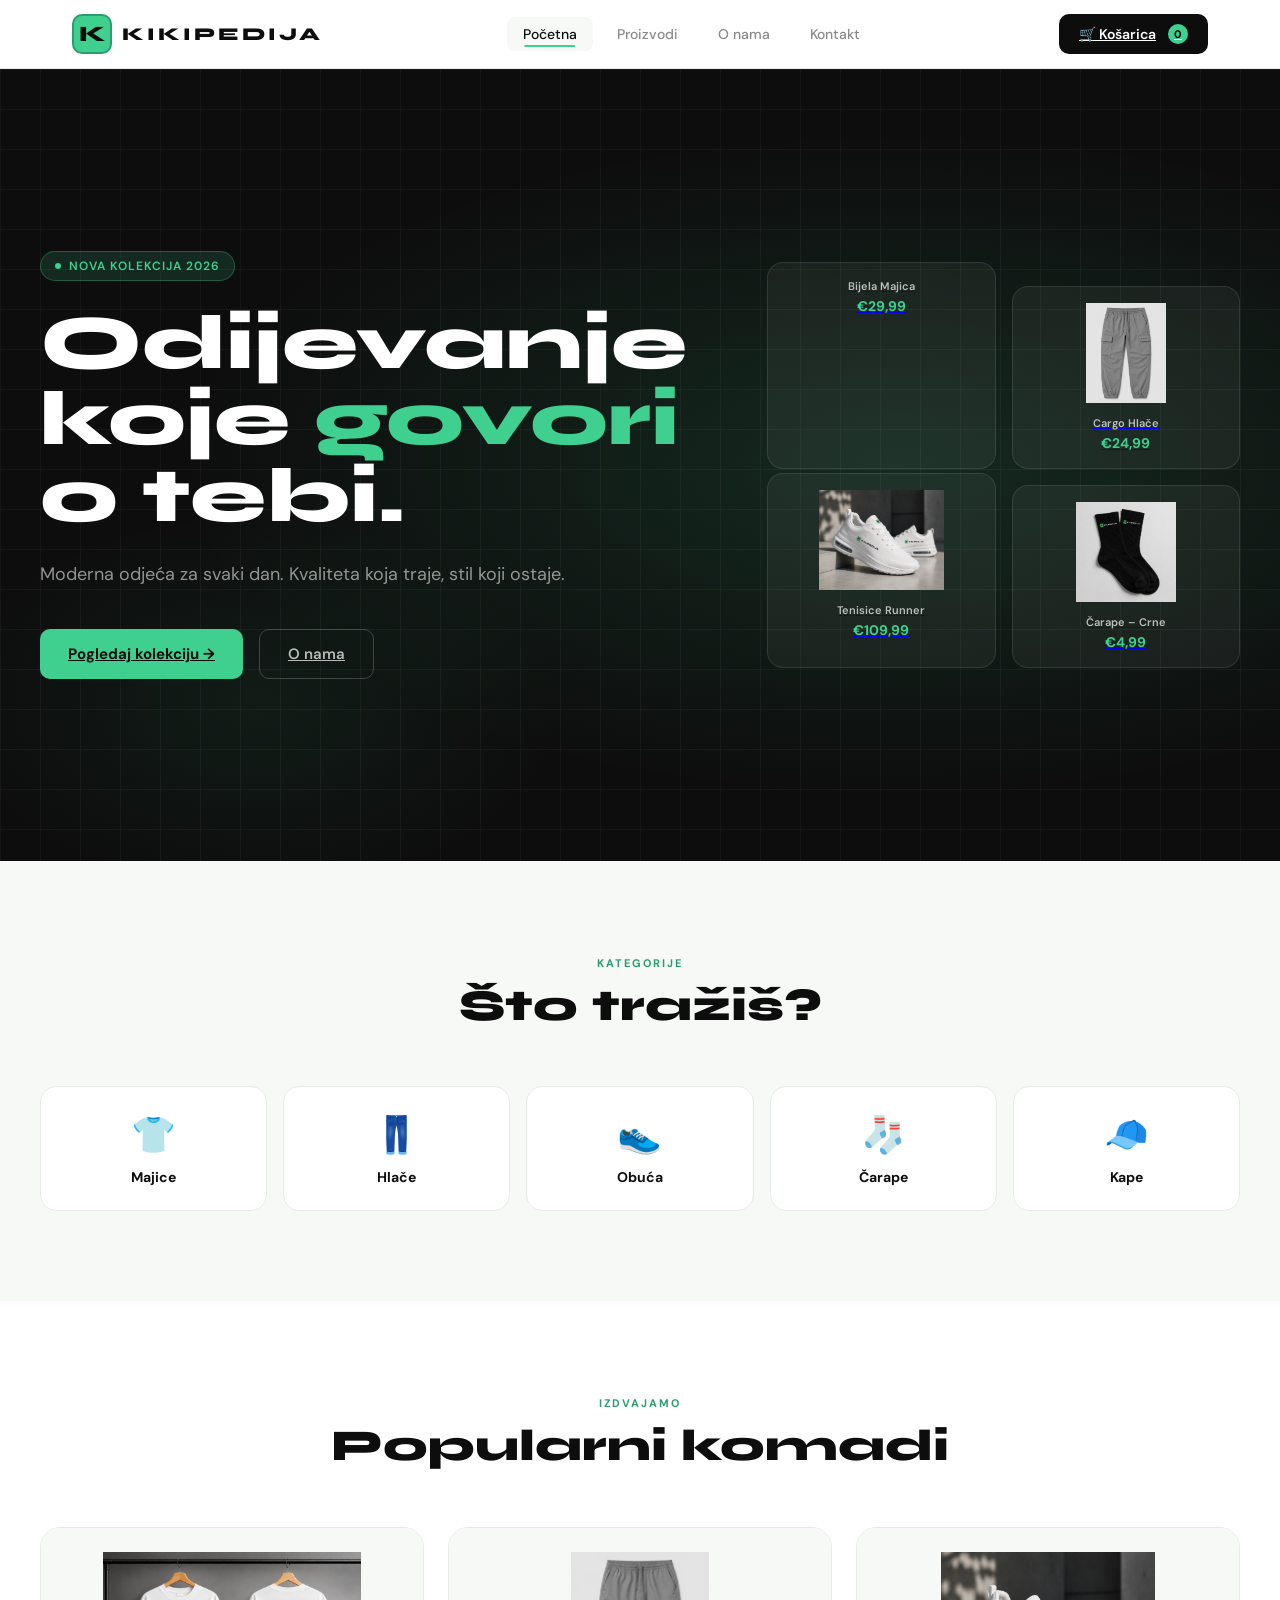
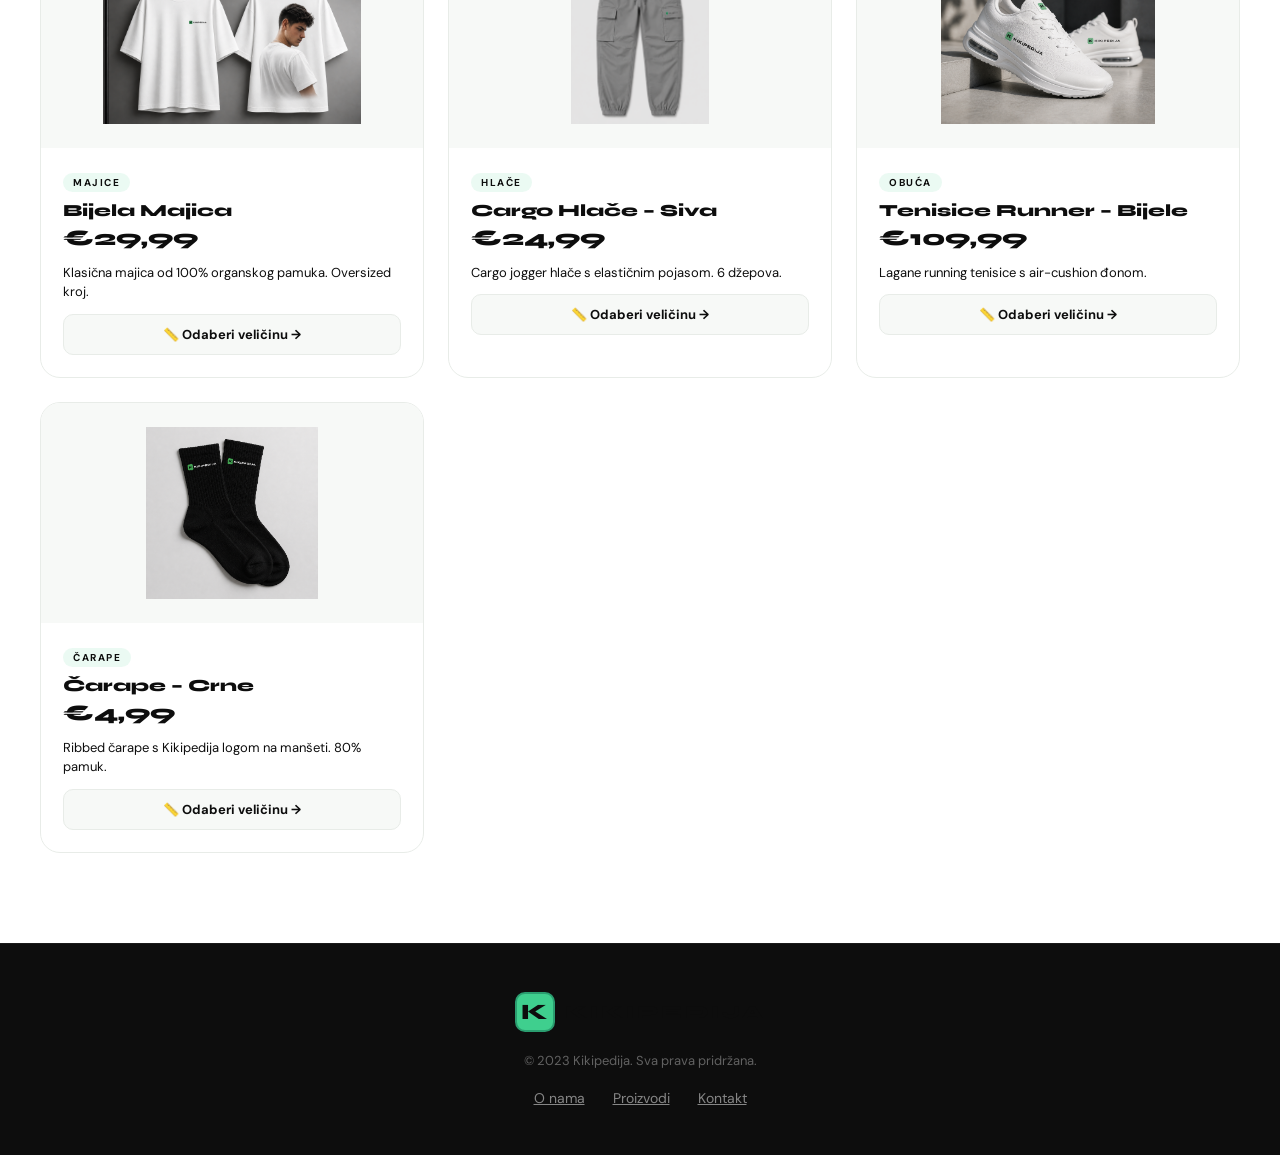
==== index.html @ 86762783 "Introduce plain-link class for link styling Added a plain-link class for consistent link styling." ====
<!DOCTYPE html>
<html lang="hr">
<head>
  <meta charset="UTF-8"/>
  <meta name="viewport" content="width=device-width, initial-scale=1.0"/>
  <title>Kikipedija – Online Trgovina</title>
  <link href="https://fonts.googleapis.com/css2?family=Syne:wght@700;800;900&family=DM+Sans:wght@300;400;500;600&display=swap" rel="stylesheet"/>
  <link rel="stylesheet" href="kikipedija.css"/>
    <style>
      .btn-pick {
      display: block;
      width: 100%;
      padding: 11px;
      background: var(--off-white);
      color: var(--ink);
      border: 1.5px solid var(--border);
      border-radius: 10px;
      font-family: 'DM Sans', sans-serif;
      font-size: 13px;
      font-weight: 700;
      cursor: pointer;
      transition: all 0.25s cubic-bezier(.34,1.56,.64,1);
      text-align: center;
      text-decoration: none;
      margin-top: 8px;
      position: relative;
      overflow: hidden;
    }
    .btn-pick::after {
      content: '';
      position: absolute;
      width: 100%; height: 100%;
      top: 0; left: 0;
      background: var(--mint);
      transform: translateX(-100%);
      transition: transform 0.3s;
      z-index: 0;
    }
    .btn-pick span { position: relative; z-index: 1; }
    .btn-pick:hover { border-color: var(--mint); transform: translateY(-1px); }
    .btn-pick:hover::after { transform: translateX(0); }
    /* Sve na karticama izgleda kao obican tekst, bez link stila */
    .product-card h3,
    .product-card .price,
    .product-card .cat-tag,
    .product-card .product-desc {
      color: inherit;
      text-decoration: none;
    }

      .plain-link {
  color: inherit;
  text-decoration: none;
}

.plain-link:hover,
.plain-link:visited {
  color: inherit;
  text-decoration: none;
}
    </style>
</head>
<body>

  <header id="main-header">
    <nav class="navbar">
      <a href="index.html" class="logo">
        <div class="logo-icon">K</div>
        <span class="logo-text">KIKIPEDIJA</span>
      </a>
      <ul class="nav-links">
        <li><a href="index.html" class="active-link">Početna</a></li>
        <li><a href="proizvodi.html">Proizvodi</a></li>
        <li><a href="o-nama.html">O nama</a></li>
        <li><a href="kontakt.html">Kontakt</a></li>
      </ul>
      <a href="kosarica.html" class="btn-cart">🛒 Košarica <span class="cart-badge">0</span></a>
    </nav>
  </header>

  <section class="hero">
    <div class="hero-bg"></div>
    <div class="hero-grid"></div>
    <div class="hero-inner">
      <div class="hero-text">
        <div class="hero-label"><span class="dot"></span> Nova kolekcija 2026</div>
        <h1>Odijevanje<br>koje <em>govori</em><br>o tebi.</h1>
        <p class="hero-sub">Moderna odjeća za svaki dan. Kvaliteta koja traje, stil koji ostaje.</p>
        <div class="hero-actions">
          <a href="proizvodi.html" class="btn-primary">Pogledaj kolekciju →</a>
          <a href="o-nama.html" class="btn-outline">O nama</a>
        </div>
      </div>
      <div class="hero-visual">
        <a href="proizvodi.html#pick-majica-bijela" class="hero-card" class="plain-link>
          <img src="images/tshirt_white.png" alt="tshirt_white.png">
          <div class="card-name">Bijela Majica</div>
          <div class="card-price">€29,99</div>
        </a>
        <a href="proizvodi.html#pick-hlace-siva" class="hero-card">
          <img src="images/cargo_grey.png" alt="cargo_grey.png">
          <div class="card-name">Cargo Hlače</div>
          <div class="card-price">€24,99</div>
        </a>
        <a href="proizvodi.html#pick-runner-bijele" class="hero-card">
          <img src="images/shoe_runner_white.png" alt="shoe_runner_white.png">
          <div class="card-name">Tenisice Runner</div>
          <div class="card-price">€109,99</div>
        </a>
        <a href="proizvodi.html#pick-carape-crne" class="hero-card">
          <img src="images/socks_black.png" alt="socks_black.png">
          <div class="card-name">Čarape – Crne</div>
          <div class="card-price">€4,99</div>
        </a>
      </div>
    </div>
  </section>

  <section class="section categories-section">
    <div style="max-width:1200px;margin:0 auto;">
      <div class="section-header">
        <span class="section-eyebrow">Kategorije</span>
        <h2 class="section-title">Što tražiš?</h2>
      </div>
      <div class="category-grid">
        <a href="proizvodi.html#majice" class="category-card"><span class="category-icon">👕</span><p>Majice</p></a>
        <a href="proizvodi.html#hlace"  class="category-card"><span class="category-icon">👖</span><p>Hlače</p></a>
        <a href="proizvodi.html#obuca"  class="category-card"><span class="category-icon">👟</span><p>Obuća</p></a>
        <a href="proizvodi.html#carape" class="category-card"><span class="category-icon">🧦</span><p>Čarape</p></a>
        <a href="proizvodi.html#kape"   class="category-card"><span class="category-icon">🧢</span><p>Kape</p></a>
      </div>
    </div>
  </section>

  <section class="section products-section">
    <div class="section-header">
      <span class="section-eyebrow">Izdvajamo</span>
      <h2 class="section-title">Popularni komadi</h2>
    </div>
    <div class="product-grid">

     <div class="product-card">
  <div class="product-img-wrap"><img src="images/tshirt_white.png" alt="Bijela Majica"></div>
  <div class="product-info">
    <span class="cat-tag">Majice</span>
    <h3>Bijela Majica</h3>
    <p class="price">€29,99</p>
    <p class="product-desc">Klasična majica od 100% organskog pamuka. Oversized kroj.</p>
    <a href="proizvodi.html#majice" class="btn-pick"><span>📏 Odaberi veličinu →</span></a>
  </div>
</div>

      <div class="product-card">
  <div class="product-img-wrap"><img src="images/cargo_grey.png" alt="Cargo Hlače – Siva"></div>
  <div class="product-info">
    <span class="cat-tag">Hlače</span>
    <h3>Cargo Hlače – Siva</h3>
    <p class="price">€24,99</p>
    <p class="product-desc">Cargo jogger hlače s elastičnim pojasom. 6 džepova.</p>
    <a href="proizvodi.html#hlace" class="btn-pick"><span>📏 Odaberi veličinu →</span></a>
  </div>
</div>

<div class="product-card">
  <div class="product-img-wrap"><img src="images/shoe_runner_white.png" alt="Tenisice Runner – Bijele"></div>
  <div class="product-info">
    <span class="cat-tag">Obuća</span>
    <h3>Tenisice Runner – Bijele</h3>
    <p class="price">€109,99</p>
    <p class="product-desc">Lagane running tenisice s air-cushion đonom.</p>
    <a href="proizvodi.html#obuca" class="btn-pick"><span>📏 Odaberi veličinu →</span></a>
  </div>
</div>

<div class="product-card">
  <div class="product-img-wrap"><img src="images/socks_black.png" alt="Čarape – Crne"></div>
  <div class="product-info">
    <span class="cat-tag">Čarape</span>
    <h3>Čarape – Crne</h3>
    <p class="price">€4,99</p>
    <p class="product-desc">Ribbed čarape s Kikipedija logom na manšeti. 80% pamuk.</p>
    <a href="proizvodi.html#carape" class="btn-pick"><span>📏 Odaberi veličinu →</span></a>
  </div>
</div>

    </div>
  </section>

  <footer>
    <div class="footer-inner">
      <a href="index.html" class="logo">
        <div class="logo-icon">K</div>
        <span class="logo-text">KIKIPEDIJA</span>
      </a>
      <p>© 2023 Kikipedija. Sva prava pridržana.</p>
      <div class="footer-links">
        <a href="o-nama.html">O nama</a>
        <a href="proizvodi.html">Proizvodi</a>
        <a href="kontakt.html">Kontakt</a>
      </div>
    </div>
  </footer>

  <script src="kikipedija-cart.js"></script>
</body>
</html>
---- kikipedija.css ----
*, *::before, *::after { margin:0; padding:0; box-sizing:border-box; }
    :root {
      --mint: #3fcf8e; --mint-dark: #2a9d6f; --mint-light: #d0f5e8;
      --ink: #0d0d0d; --white: #ffffff; --off-white: #f7f9f7;
      --gray: #8a8a8a; --border: #e8ece8;
      --card-shadow: 0 2px 20px rgba(0,0,0,0.06);
      --card-shadow-hover: 0 16px 48px rgba(63,207,142,0.18);
    }
    html { scroll-behavior: smooth; }
    body { font-family: 'DM Sans', sans-serif; color: var(--ink); background: var(--white); overflow-x: hidden; }
    .page { display:none; animation: fadeUp 0.45s cubic-bezier(.22,.68,0,1.2) both; }
    .page.active { display:block; }
    @keyframes fadeUp { from{opacity:0;transform:translateY(28px)} to{opacity:1;transform:translateY(0)} }
    @keyframes fadeIn { from{opacity:0} to{opacity:1} }
    @keyframes slideDown { from{opacity:0;transform:translateY(-12px)} to{opacity:1;transform:translateY(0)} }
    @keyframes scaleIn { from{opacity:0;transform:scale(0.92)} to{opacity:1;transform:scale(1)} }
    @keyframes pulse { 0%,100%{transform:scale(1)} 50%{transform:scale(1.05)} }
    @keyframes toastIn { from{opacity:0;transform:translateY(20px) scale(0.95)} to{opacity:1;transform:translateY(0) scale(1)} }
    @keyframes toastOut { from{opacity:1;transform:translateY(0) scale(1)} to{opacity:0;transform:translateY(10px) scale(0.95)} }
    @keyframes spin { to{transform:rotate(360deg)} }

    /* NAVBAR */
    header { background:rgba(255,255,255,0.92); backdrop-filter:blur(16px); -webkit-backdrop-filter:blur(16px); border-bottom:1px solid var(--border); position:sticky; top:0; z-index:200; transition:box-shadow 0.3s; }
    header.scrolled { box-shadow: 0 4px 24px rgba(0,0,0,0.08); }
    .navbar { max-width:1200px; margin:0 auto; padding:0 32px; height:68px; display:flex; align-items:center; justify-content:space-between; }
    .logo { display:flex; align-items:center; gap:12px; cursor:pointer; user-select:none; transition:opacity 0.2s; }
    .logo:hover { opacity:0.8; }
    .logo-icon { width:40px; height:40px; background:var(--mint); border:2px solid var(--mint-dark); border-radius:10px; display:flex; align-items:center; justify-content:center; font-family:'Syne',sans-serif; font-size:22px; font-weight:900; color:var(--ink); transition:transform 0.3s cubic-bezier(.34,1.56,.64,1),box-shadow 0.3s; }
    .logo:hover .logo-icon { transform:rotate(-8deg) scale(1.1); box-shadow:0 4px 16px rgba(63,207,142,0.4); }
    .logo-text { font-family:'Syne',sans-serif; font-size:18px; font-weight:900; letter-spacing:3px; color:var(--ink); }
    .nav-links { list-style:none; display:flex; gap:8px; }
    .nav-links a { display:block; padding:8px 16px; font-size:14px; font-weight:500; color:var(--gray); border-radius:8px; cursor:pointer; transition:color 0.2s,background 0.2s; position:relative; text-decoration:none; }
    .nav-links a::after { content:''; position:absolute; bottom:4px; left:50%; transform:translateX(-50%); width:0; height:2px; background:var(--mint); border-radius:2px; transition:width 0.25s cubic-bezier(.34,1.56,.64,1); }
    .nav-links a:hover, .nav-links a.active-link { color:var(--ink); background:var(--off-white); }
    .nav-links a.active-link::after, .nav-links a:hover::after { width:60%; }
    .btn-cart { display:flex; align-items:center; gap:8px; background:var(--ink); color:var(--white); border:none; padding:10px 20px; border-radius:10px; font-family:'DM Sans',sans-serif; font-size:14px; font-weight:600; cursor:pointer; transition:background 0.2s,transform 0.15s,box-shadow 0.2s; position:relative; overflow:hidden; }
    .btn-cart:hover { background:var(--mint-dark); transform:translateY(-1px); box-shadow:0 6px 20px rgba(42,157,111,0.3); }
    .btn-cart:active { transform:translateY(0); }
    .cart-count { display:inline-flex; align-items:center; justify-content:center; min-width:20px; height:20px; padding:0 5px; background:var(--mint); color:var(--ink); border-radius:10px; font-size:11px; font-weight:800; transition:transform 0.3s cubic-bezier(.34,1.56,.64,1); }
    .cart-count.bump { animation:pulse 0.3s ease; }

    /* HERO */
    .hero { min-height:88vh; background:var(--ink); display:flex; align-items:center; position:relative; overflow:hidden; padding:80px 32px; }
    .hero-bg { position:absolute; inset:0; background:radial-gradient(ellipse 80% 60% at 70% 50%,rgba(63,207,142,0.15) 0%,transparent 70%),radial-gradient(ellipse 40% 40% at 20% 80%,rgba(63,207,142,0.08) 0%,transparent 60%); pointer-events:none; }
    .hero-grid { position:absolute; inset:0; opacity:0.04; background-image:linear-gradient(var(--white) 1px,transparent 1px),linear-gradient(90deg,var(--white) 1px,transparent 1px); background-size:40px 40px; pointer-events:none; }
    .hero-inner { max-width:1200px; margin:0 auto; width:100%; display:grid; grid-template-columns:1fr 1fr; gap:80px; align-items:center; position:relative; z-index:1; }
    .hero-label { display:inline-flex; align-items:center; gap:8px; background:rgba(63,207,142,0.15); border:1px solid rgba(63,207,142,0.3); color:var(--mint); padding:6px 14px; border-radius:20px; font-size:12px; font-weight:600; letter-spacing:1px; text-transform:uppercase; margin-bottom:24px; animation:slideDown 0.6s 0.1s both; }
    .hero-label .dot { width:6px; height:6px; background:var(--mint); border-radius:50%; animation:pulse 2s infinite; }
    .hero h1 { font-family:'Syne',sans-serif; font-size:clamp(48px,6vw,80px); font-weight:900; line-height:1.0; color:var(--white); margin-bottom:24px; animation:fadeUp 0.7s 0.2s both; }
    .hero h1 em { font-style:normal; color:var(--mint); }
    .hero-sub { font-size:18px; color:rgba(255,255,255,0.55); line-height:1.7; margin-bottom:40px; animation:fadeUp 0.7s 0.3s both; }
    .hero-actions { display:flex; gap:16px; flex-wrap:wrap; animation:fadeUp 0.7s 0.4s both; }
    .btn-primary { display:inline-flex; align-items:center; gap:8px; background:var(--mint); color:var(--ink); padding:14px 28px; border-radius:10px; font-family:'DM Sans',sans-serif; font-size:15px; font-weight:700; border:none; cursor:pointer; transition:transform 0.2s,box-shadow 0.2s,background 0.2s; position:relative; overflow:hidden; }
    .btn-primary:hover { background:var(--mint-dark); color:var(--white); transform:translateY(-2px); box-shadow:0 8px 24px rgba(63,207,142,0.35); }
    .btn-primary:active { transform:translateY(0); }
    .btn-outline { display:inline-flex; align-items:center; gap:8px; background:transparent; color:rgba(255,255,255,0.7); padding:14px 28px; border-radius:10px; font-family:'DM Sans',sans-serif; font-size:15px; font-weight:600; border:1px solid rgba(255,255,255,0.2); cursor:pointer; transition:color 0.2s,border-color 0.2s,background 0.2s; }
    .btn-outline:hover { color:var(--white); border-color:rgba(255,255,255,0.5); background:rgba(255,255,255,0.05); }
    .hero-visual { display:grid; grid-template-columns:1fr 1fr; gap:16px; animation:scaleIn 0.8s 0.3s both; }
    .hero-card { background:rgba(255,255,255,0.05); border:1px solid rgba(255,255,255,0.1); border-radius:16px; padding:16px; text-align:center; transition:transform 0.3s cubic-bezier(.34,1.56,.64,1),background 0.3s,border-color 0.3s; cursor:pointer; }
    .hero-card:hover { transform:translateY(-6px) scale(1.02); background:rgba(63,207,142,0.08); border-color:rgba(63,207,142,0.3); }
    .hero-card:nth-child(2){margin-top:24px} .hero-card:nth-child(3){margin-top:-12px}
    .hero-card img { width:100%; height:100px; object-fit:contain; margin-bottom:8px; border-radius:8px; }
    .hero-card .card-name { font-size:11px; font-weight:600; color:rgba(255,255,255,0.7); }
    .hero-card .card-price { font-size:14px; font-weight:700; color:var(--mint); margin-top:4px; }

    /* SECTIONS */
    .section { padding:90px 32px; }
    .section-header { text-align:center; margin-bottom:56px; }
    .section-eyebrow { display:inline-block; font-size:11px; font-weight:700; letter-spacing:2px; text-transform:uppercase; color:var(--mint-dark); margin-bottom:12px; }
    .section-title { font-family:'Syne',sans-serif; font-size:clamp(28px,4vw,44px); font-weight:900; line-height:1.1; color:var(--ink); }
    .section-sub { font-size:16px; color:var(--gray); margin-top:12px; }

    /* KATEGORIJE */
    .categories-section { background:var(--off-white); }
    .category-grid { display:grid; grid-template-columns:repeat(5,1fr); gap:16px; max-width:1200px; margin:0 auto; }
    .category-card { background:var(--white); border:1.5px solid var(--border); border-radius:16px; padding:24px 16px; text-align:center; cursor:pointer; transition:transform 0.3s cubic-bezier(.34,1.56,.64,1),box-shadow 0.3s,border-color 0.3s; position:relative; overflow:hidden; }
    .category-card::before { content:''; position:absolute; inset:0; background:linear-gradient(135deg,rgba(63,207,142,0.06),transparent); opacity:0; transition:opacity 0.3s; }
    .category-card:hover { transform:translateY(-6px); box-shadow:var(--card-shadow-hover); border-color:var(--mint); }
    .category-card:hover::before { opacity:1; }
    .category-icon { font-size:36px; margin-bottom:10px; display:block; transition:transform 0.3s cubic-bezier(.34,1.56,.64,1); }
    .category-card:hover .category-icon { transform:scale(1.2) rotate(5deg); }
    .category-card p { font-weight:700; font-size:14px; }

    /* FILTER BAR */
    .filter-bar { display:flex; gap:8px; flex-wrap:wrap; justify-content:center; margin-bottom:40px; }
    .filter-btn { padding:9px 22px; border-radius:40px; border:1.5px solid var(--border); background:var(--white); font-family:'DM Sans',sans-serif; font-weight:600; font-size:13px; cursor:pointer; transition:all 0.25s cubic-bezier(.34,1.56,.64,1); }
    .filter-btn:hover { border-color:var(--mint); transform:translateY(-2px); }
    .filter-btn.active { background:var(--ink); color:var(--white); border-color:var(--ink); transform:translateY(-2px); box-shadow:0 4px 16px rgba(13,13,13,0.15); }

    /* PRODUCT GRID */
    .products-section { background:var(--white); }
    .product-grid { display:grid; grid-template-columns:repeat(3,1fr); gap:24px; max-width:1200px; margin:0 auto; }
    .product-card { border:1.5px solid var(--border); border-radius:20px; overflow:hidden; background:var(--white); transition:transform 0.35s cubic-bezier(.34,1.56,.64,1),box-shadow 0.35s,border-color 0.3s; cursor:pointer; animation:fadeUp 0.5s both; }
    .product-card:nth-child(1){animation-delay:0.05s} .product-card:nth-child(2){animation-delay:0.10s} .product-card:nth-child(3){animation-delay:0.15s}
    .product-card:nth-child(4){animation-delay:0.20s} .product-card:nth-child(5){animation-delay:0.25s} .product-card:nth-child(6){animation-delay:0.30s}
    .product-card:nth-child(7){animation-delay:0.35s} .product-card:nth-child(8){animation-delay:0.40s} .product-card:nth-child(9){animation-delay:0.45s}
    .product-card:hover { transform:translateY(-8px) scale(1.01); box-shadow:var(--card-shadow-hover); border-color:var(--mint); }
    .product-card.hidden { display:none; }
    .product-img-wrap { background:var(--off-white); padding:24px; text-align:center; position:relative; overflow:hidden; transition:background 0.3s; height:220px; display:flex; align-items:center; justify-content:center; }
    .product-img-wrap img { max-width:100%; max-height:100%; object-fit:contain; transition:transform 0.4s cubic-bezier(.34,1.56,.64,1); }
    .product-card:hover .product-img-wrap img { transform:scale(1.08) translateY(-4px); }

    /* COLOR SWATCHES */
    .color-swatches { display:flex; gap:6px; margin-bottom:8px; }
    .swatch { width:20px; height:20px; border-radius:50%; border:2px solid var(--border); cursor:pointer; transition:transform 0.2s,border-color 0.2s; }
    .swatch:hover, .swatch.active { transform:scale(1.25); border-color:var(--mint-dark); }

    /* COMPARE */
    .compare-bar { position:fixed; bottom:24px; left:50%; transform:translateX(-50%); background:var(--ink); color:var(--white); padding:14px 24px; border-radius:16px; display:flex; align-items:center; gap:16px; z-index:500; box-shadow:0 8px 32px rgba(0,0,0,0.3); animation:toastIn 0.3s both; font-size:14px; font-weight:600; }
    .compare-bar button { padding:8px 16px; border-radius:8px; background:var(--mint); color:var(--ink); border:none; font-weight:700; cursor:pointer; font-family:'DM Sans',sans-serif; }
    .compare-bar .clear-compare { background:transparent; color:rgba(255,255,255,0.5); padding:0; font-size:18px; }

    /* COMPARE MODAL */
    .compare-overlay { position:fixed; inset:0; background:rgba(0,0,0,0.6); z-index:800; display:flex; align-items:center; justify-content:center; padding:20px; animation:fadeIn 0.2s both; }
    .compare-modal { background:var(--white); border-radius:24px; padding:40px; max-width:900px; width:100%; max-height:90vh; overflow-y:auto; animation:scaleIn 0.3s both; }
    .compare-modal h2 { font-family:'Syne',sans-serif; font-size:28px; font-weight:900; margin-bottom:32px; }
    .compare-grid { display:grid; gap:32px; }
    .compare-col { text-align:center; }
    .compare-col img { width:100%; max-height:200px; object-fit:contain; border-radius:12px; background:var(--off-white); padding:16px; margin-bottom:16px; }
    .compare-col h3 { font-family:'Syne',sans-serif; font-size:18px; font-weight:900; margin-bottom:8px; }
    .compare-col .price { font-size:24px; margin-bottom:0; }
    .compare-close { position:absolute; top:16px; right:20px; background:none; border:none; font-size:28px; cursor:pointer; color:var(--gray); }
    .compare-modal-inner { position:relative; }

    .product-info { padding:22px; }
    .product-info h3 { font-family:'Syne',sans-serif; font-size:17px; font-weight:800; margin-bottom:4px; }
    .cat-tag { display:inline-block; font-size:10px; font-weight:700; letter-spacing:1.5px; text-transform:uppercase; color:var(--mint-dark); background:rgba(63,207,142,0.1); padding:3px 10px; border-radius:20px; margin-bottom:8px; }
    .price { font-family:'Syne',sans-serif; font-size:22px; font-weight:900; color:var(--ink); margin-bottom:12px; }
    .btn-add { width:100%; padding:11px; background:var(--off-white); color:var(--ink); border:1.5px solid var(--border); border-radius:10px; font-family:'DM Sans',sans-serif; font-size:13px; font-weight:700; cursor:pointer; transition:all 0.25s cubic-bezier(.34,1.56,.64,1); position:relative; overflow:hidden; margin-top:8px; }
    .btn-add::after { content:''; position:absolute; width:100%; height:100%; top:0; left:0; background:var(--mint); transform:translateX(-100%); transition:transform 0.3s; z-index:0; }
    .btn-add span { position:relative; z-index:1; }
    .btn-add:hover { border-color:var(--mint); color:var(--ink); transform:translateY(-1px); }
    .btn-add:hover::after { transform:translateX(0); }
    .btn-add.added { background:var(--mint); border-color:var(--mint); color:var(--ink); }
    .btn-compare { width:100%; padding:8px; background:transparent; color:var(--gray); border:1.5px solid var(--border); border-radius:10px; font-family:'DM Sans',sans-serif; font-size:12px; font-weight:600; cursor:pointer; transition:all 0.2s; margin-top:6px; }
    .btn-compare:hover { border-color:var(--mint); color:var(--mint-dark); }
    .btn-compare.in-compare { border-color:var(--mint); color:var(--mint-dark); background:rgba(63,207,142,0.08); }

    /* PRODUCT DETAIL */
    .detail-section { padding:60px 32px; min-height:80vh; }
    .back-btn { display:inline-flex; align-items:center; gap:8px; background:var(--off-white); border:1.5px solid var(--border); border-radius:10px; padding:10px 18px; font-family:'DM Sans',sans-serif; font-size:14px; font-weight:600; cursor:pointer; color:var(--ink); transition:transform 0.2s,background 0.2s; margin-bottom:40px; }
    .back-btn:hover { background:var(--mint-light); transform:translateX(-3px); }
    .detail-layout { max-width:1200px; margin:0 auto; display:grid; grid-template-columns:1fr 1fr; gap:72px; align-items:start; }
    .detail-img-wrap { background:var(--off-white); border-radius:24px; padding:40px; text-align:center; animation:scaleIn 0.5s both; }
    .detail-img-wrap img { width:100%; max-height:400px; object-fit:contain; }
    .detail-info { animation:fadeUp 0.5s 0.1s both; }
    .detail-info h2 { font-family:'Syne',sans-serif; font-size:42px; font-weight:900; line-height:1.1; margin-bottom:8px; }
    .detail-info .price { font-size:36px; margin-bottom:24px; }
    .detail-desc { font-size:16px; line-height:1.75; color:var(--gray); margin-bottom:32px; }
    .size-label { font-weight:700; font-size:13px; text-transform:uppercase; letter-spacing:1px; margin-bottom:12px; }
    .size-grid { display:flex; gap:10px; flex-wrap:wrap; margin-bottom:28px; }
    .size-btn { padding:10px 18px; border:1.5px solid var(--border); border-radius:10px; background:var(--white); font-family:'DM Sans',sans-serif; font-weight:700; font-size:14px; cursor:pointer; transition:all 0.2s cubic-bezier(.34,1.56,.64,1); }
    .size-btn:hover { border-color:var(--mint); transform:scale(1.05); }
    .size-btn.selected { background:var(--ink); color:var(--white); border-color:var(--ink); transform:scale(1.05); }
    .detail-add-btn { width:100%; padding:18px; background:var(--mint); color:var(--ink); border:none; border-radius:12px; font-family:'Syne',sans-serif; font-size:18px; font-weight:900; cursor:pointer; transition:all 0.3s cubic-bezier(.34,1.56,.64,1); letter-spacing:0.5px; }
    .detail-add-btn:hover { background:var(--ink); color:var(--white); transform:translateY(-3px); box-shadow:0 12px 32px rgba(13,13,13,0.2); }

    /* COLOR PICKER IN DETAIL */
    .color-picker { display:flex; gap:12px; margin-bottom:24px; flex-wrap:wrap; }
    .color-opt { display:flex; flex-direction:column; align-items:center; gap:6px; cursor:pointer; }
    .color-opt .dot-big { width:32px; height:32px; border-radius:50%; border:2px solid var(--border); transition:transform 0.2s,border-color 0.2s; }
    .color-opt:hover .dot-big, .color-opt.active .dot-big { transform:scale(1.2); border-color:var(--mint-dark); }
    .color-opt span { font-size:11px; color:var(--gray); font-weight:600; }

    /* CART */
    .cart-section { padding:60px 32px; min-height:80vh; }
    .cart-section > div > h2 { font-family:'Syne',sans-serif; font-size:36px; font-weight:900; margin-bottom:16px; }
    .cart-empty { text-align:center; padding:100px 20px; animation:fadeUp 0.5s both; }
    .cart-empty .empty-icon { font-size:80px; margin-bottom:20px; display:block; animation:pulse 3s infinite; }
    .cart-empty p { font-size:20px; color:var(--gray); margin-bottom:28px; }
    .cart-layout { display:grid; grid-template-columns:1fr 380px; gap:48px; align-items:start; max-width:1200px; margin:0 auto; }
    .cart-items { display:flex; flex-direction:column; gap:14px; }
    .cart-item { display:flex; align-items:center; gap:18px; border:1.5px solid var(--border); border-radius:16px; padding:18px; background:var(--white); transition:transform 0.2s,box-shadow 0.2s,border-color 0.2s; animation:fadeUp 0.4s both; }
    .cart-item:hover { transform:translateY(-2px); box-shadow:var(--card-shadow); border-color:var(--mint); }
    .cart-item-img { width:60px; height:60px; border-radius:12px; background:var(--off-white); flex-shrink:0; overflow:hidden; display:flex; align-items:center; justify-content:center; }
    .cart-item-img img { width:100%; height:100%; object-fit:contain; }
    .cart-item-info { flex:1; }
    .cart-item-info h4 { font-family:'Syne',sans-serif; font-size:15px; font-weight:800; margin-bottom:4px; }
    .cart-item-info span { font-size:12px; color:var(--gray); }
    .cart-item-price { font-family:'Syne',sans-serif; font-size:18px; font-weight:900; color:var(--mint-dark); }
    .cart-qty { display:flex; align-items:center; gap:10px; }
    .qty-btn { width:32px; height:32px; border:1.5px solid var(--border); border-radius:8px; background:var(--white); font-size:16px; font-weight:700; cursor:pointer; display:flex; align-items:center; justify-content:center; transition:all 0.2s cubic-bezier(.34,1.56,.64,1); }
    .qty-btn:hover { border-color:var(--mint); background:var(--mint-light); transform:scale(1.1); }
    .qty-num { font-weight:800; font-size:16px; min-width:24px; text-align:center; }
    .remove-btn { background:none; border:1.5px solid transparent; border-radius:8px; font-size:18px; cursor:pointer; color:#ccc; padding:4px 8px; transition:all 0.2s; }
    .remove-btn:hover { color:#e74c3c; background:#fff5f5; border-color:#fdd; }
    .cart-summary { background:var(--ink); color:var(--white); border-radius:20px; padding:32px; position:sticky; top:90px; animation:slideDown 0.4s 0.1s both; }
    .cart-summary h3 { font-family:'Syne',sans-serif; font-size:20px; font-weight:900; margin-bottom:24px; }
    .summary-row { display:flex; justify-content:space-between; margin-bottom:14px; font-size:15px; color:rgba(255,255,255,0.7); }
    .summary-divider { border:none; border-top:1px solid rgba(255,255,255,0.1); margin:16px 0; }
    .summary-row.total { font-family:'Syne',sans-serif; font-size:22px; font-weight:900; color:var(--white); }
    .summary-row.total span:last-child { color:var(--mint); }
    .checkout-btn { width:100%; padding:16px; background:var(--mint); color:var(--ink); border:none; border-radius:12px; font-family:'Syne',sans-serif; font-size:16px; font-weight:900; cursor:pointer; margin-top:20px; transition:all 0.3s cubic-bezier(.34,1.56,.64,1); }
    .checkout-btn:hover { background:var(--white); transform:translateY(-2px); box-shadow:0 8px 24px rgba(0,0,0,0.2); }
    .free-shipping { display:flex; align-items:center; justify-content:center; gap:6px; margin-top:14px; font-size:12px; color:var(--mint); font-weight:600; }

    /* ORDER FORM */
    .order-form { background:rgba(255,255,255,0.06); border-radius:14px; padding:24px; margin-top:20px; }
    .order-form h4 { font-family:'Syne',sans-serif; font-size:16px; font-weight:800; color:var(--white); margin-bottom:16px; }
    .form-row { display:grid; grid-template-columns:1fr 1fr; gap:10px; margin-bottom:10px; }
    .form-row.full { grid-template-columns:1fr; }
    .order-form input, .order-form select { padding:12px 14px; border:1.5px solid rgba(255,255,255,0.15); border-radius:10px; background:rgba(255,255,255,0.08); color:var(--white); font-family:'DM Sans',sans-serif; font-size:14px; transition:border-color 0.2s; width:100%; }
    .order-form input::placeholder { color:rgba(255,255,255,0.4); }
    .order-form input:focus, .order-form select:focus { outline:none; border-color:var(--mint); }
    .order-form select option { background:var(--ink); color:var(--white); }
    .form-error { color:#ff6b6b; font-size:12px; margin-top:-6px; margin-bottom:4px; display:none; }
    .form-error.show { display:block; }

    /* ABOUT */
    .about-section { background:var(--ink); padding:100px 32px; text-align:center; }
    .about-section .section-eyebrow { color:var(--mint); }
    .about-section p { max-width:660px; margin:20px auto 0; font-size:17px; line-height:1.8; color:rgba(255,255,255,0.6); }
    .about-stats { display:grid; grid-template-columns:repeat(3,1fr); gap:32px; max-width:700px; margin:60px auto 0; }
    .stat { text-align:center; }
    .stat-num { font-family:'Syne',sans-serif; font-size:48px; font-weight:900; color:var(--mint); }
    .stat-label { font-size:13px; color:rgba(255,255,255,0.45); text-transform:uppercase; letter-spacing:1px; margin-top:4px; }

    /* CONTACT */
    .contact-section { background:var(--off-white); padding:100px 32px; text-align:center; }
    .contact-form { max-width:520px; margin:0 auto; display:flex; flex-direction:column; gap:14px; }
    .contact-form input, .contact-form textarea { padding:15px 18px; border:1.5px solid var(--border); border-radius:12px; font-size:15px; font-family:'DM Sans',sans-serif; background:var(--white); color:var(--ink); transition:border-color 0.2s,box-shadow 0.2s; }
    .contact-form input:focus, .contact-form textarea:focus { outline:none; border-color:var(--mint); box-shadow:0 0 0 4px rgba(63,207,142,0.12); }

    /* FOOTER */
    footer { background:var(--ink); color:var(--white); padding:48px 32px; text-align:center; border-top:1px solid rgba(255,255,255,0.06); }
    .footer-inner { max-width:1200px; margin:0 auto; display:flex; flex-direction:column; align-items:center; gap:20px; }
    .footer-inner p { font-size:13px; color:rgba(255,255,255,0.35); }
    .footer-links { display:flex; gap:28px; }
    .footer-links a { font-size:14px; color:rgba(255,255,255,0.5); cursor:pointer; transition:color 0.2s; }
    .footer-links a:hover { color:var(--mint); }

    /* TOAST */
    .toast { position:fixed; bottom:32px; right:32px; background:var(--ink); color:var(--white); padding:16px 24px; border-radius:14px; font-family:'DM Sans',sans-serif; font-weight:600; font-size:14px; display:flex; align-items:center; gap:10px; opacity:0; pointer-events:none; z-index:9999; border:1px solid rgba(255,255,255,0.08); box-shadow:0 8px 32px rgba(0,0,0,0.3); }
    .toast.show { animation:toastIn 0.35s cubic-bezier(.34,1.56,.64,1) forwards; pointer-events:auto; }
    .toast.hide { animation:toastOut 0.3s ease forwards; }

    @media(max-width:900px) {
      .nav-links{display:none} .hero-inner{grid-template-columns:1fr} .hero-visual{display:none}
      .category-grid{grid-template-columns:repeat(3,1fr)} .product-grid{grid-template-columns:repeat(2,1fr)}
      .cart-layout{grid-template-columns:1fr} .detail-layout{grid-template-columns:1fr}
      .compare-grid{grid-template-columns:1fr!important}
    }
    @media(max-width:540px) {
      .product-grid{grid-template-columns:1fr} .hero h1{font-size:38px}
      .category-grid{grid-template-columns:repeat(2,1fr)} .form-row{grid-template-columns:1fr}
    }
  /* ═══════════════════════════════════════════════════════════
   dodatak.css  –  stilovi za višestruke stranice Kikipedije
   Uključi NAKON kikipedija.css na svakoj stranici
═══════════════════════════════════════════════════════════ */

/* ── LOGO – uvijek u redu (ikona + tekst) ──────────────────── */
a.logo,
.logo {
  display: flex !important;
  flex-direction: row !important;
  align-items: center !important;
  gap: 10px !important;
  text-decoration: none;
  color: inherit;
  cursor: pointer;
}

/* ── CART BADGE ────────────────────────────────────────────── */
.cart-badge {
  display: inline-flex;
  align-items: center;
  justify-content: center;
  min-width: 20px;
  height: 20px;
  padding: 0 5px;
  border-radius: 99px;
  background: var(--mint, #00e5b0);
  color: #000;
  font-size: 11px;
  font-weight: 700;
  margin-left: 4px;
}

/* ── TOAST PORUKA ──────────────────────────────────────────── */
.kiki-toast {
  position: fixed;
  bottom: -80px;
  left: 50%;
  transform: translateX(-50%);
  background: #1a1a1a;
  color: #fff;
  padding: 14px 28px;
  border-radius: 99px;
  font-size: 14px;
  font-weight: 500;
  white-space: nowrap;
  z-index: 9999;
  transition: bottom 0.35s cubic-bezier(.4,0,.2,1);
  border: 1px solid rgba(255,255,255,0.1);
  box-shadow: 0 8px 32px rgba(0,0,0,0.4);
}
.kiki-toast.ok  { bottom: 32px; border-color: var(--mint, #00e5b0); }
.kiki-toast.err { bottom: 32px; border-color: #ff4d4d; color: #ff4d4d; }

/* ── PLACEHOLDER SLIKE ─────────────────────────────────────── */
.img-placeholder {
  display: flex;
  align-items: center;
  justify-content: center;
  width: 100%;
  aspect-ratio: 1 / 1;
  background: #1e1e1e;
  border: 2px dashed #333;
  border-radius: 8px;
  color: #555;
  font-size: 12px;
  font-family: monospace;
  text-align: center;
  padding: 12px;
  box-sizing: border-box;
}
.hero-ph { aspect-ratio: 3/4; font-size: 11px; }

/* ── KATEGORIJE KAO LINKOVI ────────────────────────────────── */
a.category-card {
  text-decoration: none;
  color: inherit;
  display: flex;
  flex-direction: column;
  align-items: center;
}

/* ── PRODUCT IMG WRAP KAO LINK ─────────────────────────────── */
a.product-img-wrap {
  display: block;
  text-decoration: none;
}

/* ── KATEGORIJA NASLOVI NA STRANICI PROIZVODA ──────────────── */
.cat-heading {
  font-family: 'Syne', sans-serif;
  font-size: 20px;
  font-weight: 800;
  text-transform: uppercase;
  letter-spacing: 2px;
  margin: 64px 0 20px;
  border-left: 4px solid var(--mint, #00e5b0);
  padding-left: 14px;
  color: var(--white, #fff);
}

/* ── PRODUCT DESC ──────────────────────────────────────────── */
.product-desc {
  font-size: 13px;
  color: var(--gray, #888);
  line-height: 1.5;
  margin: 4px 0 12px;
}

/* ── O NAMA – PRIČA ────────────────────────────────────────── */
.about-story {
  display: grid;
  grid-template-columns: 1fr 1fr;
  gap: 60px;
  align-items: center;
  margin-top: 40px;
}
@media (max-width: 768px) {
  .about-story { grid-template-columns: 1fr; gap: 32px; }
}
.about-img-placeholder { aspect-ratio: 4/3; font-size: 14px; }
.about-story-text p { margin-bottom: 16px; line-height: 1.7; color: var(--gray, #888); }

/* ── TIM ───────────────────────────────────────────────────── */
.team-grid {
  display: grid;
  grid-template-columns: repeat(auto-fit, minmax(200px, 1fr));
  gap: 32px;
  margin-top: 40px;
}
.team-card { text-align: center; }
.team-card h4 { margin: 16px 0 4px; font-family: 'Syne', sans-serif; font-size: 18px; }
.team-card p  { color: var(--gray, #888); font-size: 14px; }
.team-img-placeholder { aspect-ratio: 1/1; border-radius: 50%; font-size: 12px; }

/* ── KONTAKT ───────────────────────────────────────────────── */
.contact-layout {
  display: grid;
  grid-template-columns: 1fr 1fr;
  gap: 60px;
  max-width: 1000px;
  margin: 40px auto 0;
}
@media (max-width: 768px) {
  .contact-layout { grid-template-columns: 1fr; gap: 40px; }
}
.contact-info { display: flex; flex-direction: column; gap: 24px; }
.contact-info-item { display: flex; align-items: flex-start; gap: 16px; }
.contact-icon { font-size: 24px; flex-shrink: 0; }
.contact-info-item strong { display: block; font-weight: 600; margin-bottom: 4px; }
.contact-info-item a { color: var(--mint, #00e5b0); text-decoration: none; }
.contact-map-placeholder { aspect-ratio: 16/9; border-radius: 12px; font-size: 14px; }

/* ── KOŠARICA AKTIVNI LINK ─────────────────────────────────── */
.btn-cart.active-link {
  outline: 2px solid var(--mint, #00e5b0);
  outline-offset: 2px;
}

/* ── PADAJUĆI IZBORNIK – KARTICA ───────────────────────────── */
.card-select {
  width: 100%;
  padding: 14px 16px;
  background: var(--surface, #141414);
  border: 1.5px solid rgba(255,255,255,0.1);
  border-radius: 10px;
  color: var(--white, #fff);
  font-size: 15px;
  font-family: 'DM Sans', sans-serif;
  appearance: none;
  -webkit-appearance: none;
  background-image: url("data:image/svg+xml,%3Csvg xmlns='http://www.w3.org/2000/svg' width='16' height='16' viewBox='0 0 24 24' fill='none' stroke='%23888' stroke-width='2'%3E%3Cpolyline points='6 9 12 15 18 9'/%3E%3C/svg%3E");
  background-repeat: no-repeat;
  background-position: right 14px center;
  cursor: pointer;
  transition: border-color 0.2s;
}
.card-select:focus {
  outline: none;
  border-color: var(--mint, #00e5b0);
}
.card-select option {
  background: #1a1a1a;
  color: #fff;
}

/* ── PIN HINT ──────────────────────────────────────────────── */
.pin-hint {
  font-size: 11px;
  color: var(--gray, #888);
  margin-top: 6px;
  display: flex;
  align-items: center;
  gap: 4px;
}

/* ── SUCCESS SCREEN ────────────────────────────────────────── */
.order-success {
  text-align: center;
  padding: 80px 24px;
  max-width: 520px;
  margin: 0 auto;
}
.order-success .success-icon {
  font-size: 64px;
  display: block;
  margin-bottom: 24px;
}
.order-success h2 {
  font-family: 'Syne', sans-serif;
  font-size: 36px;
  margin-bottom: 16px;
}
.order-success p {
  color: var(--gray, #888);
  font-size: 16px;
  line-height: 1.6;
}
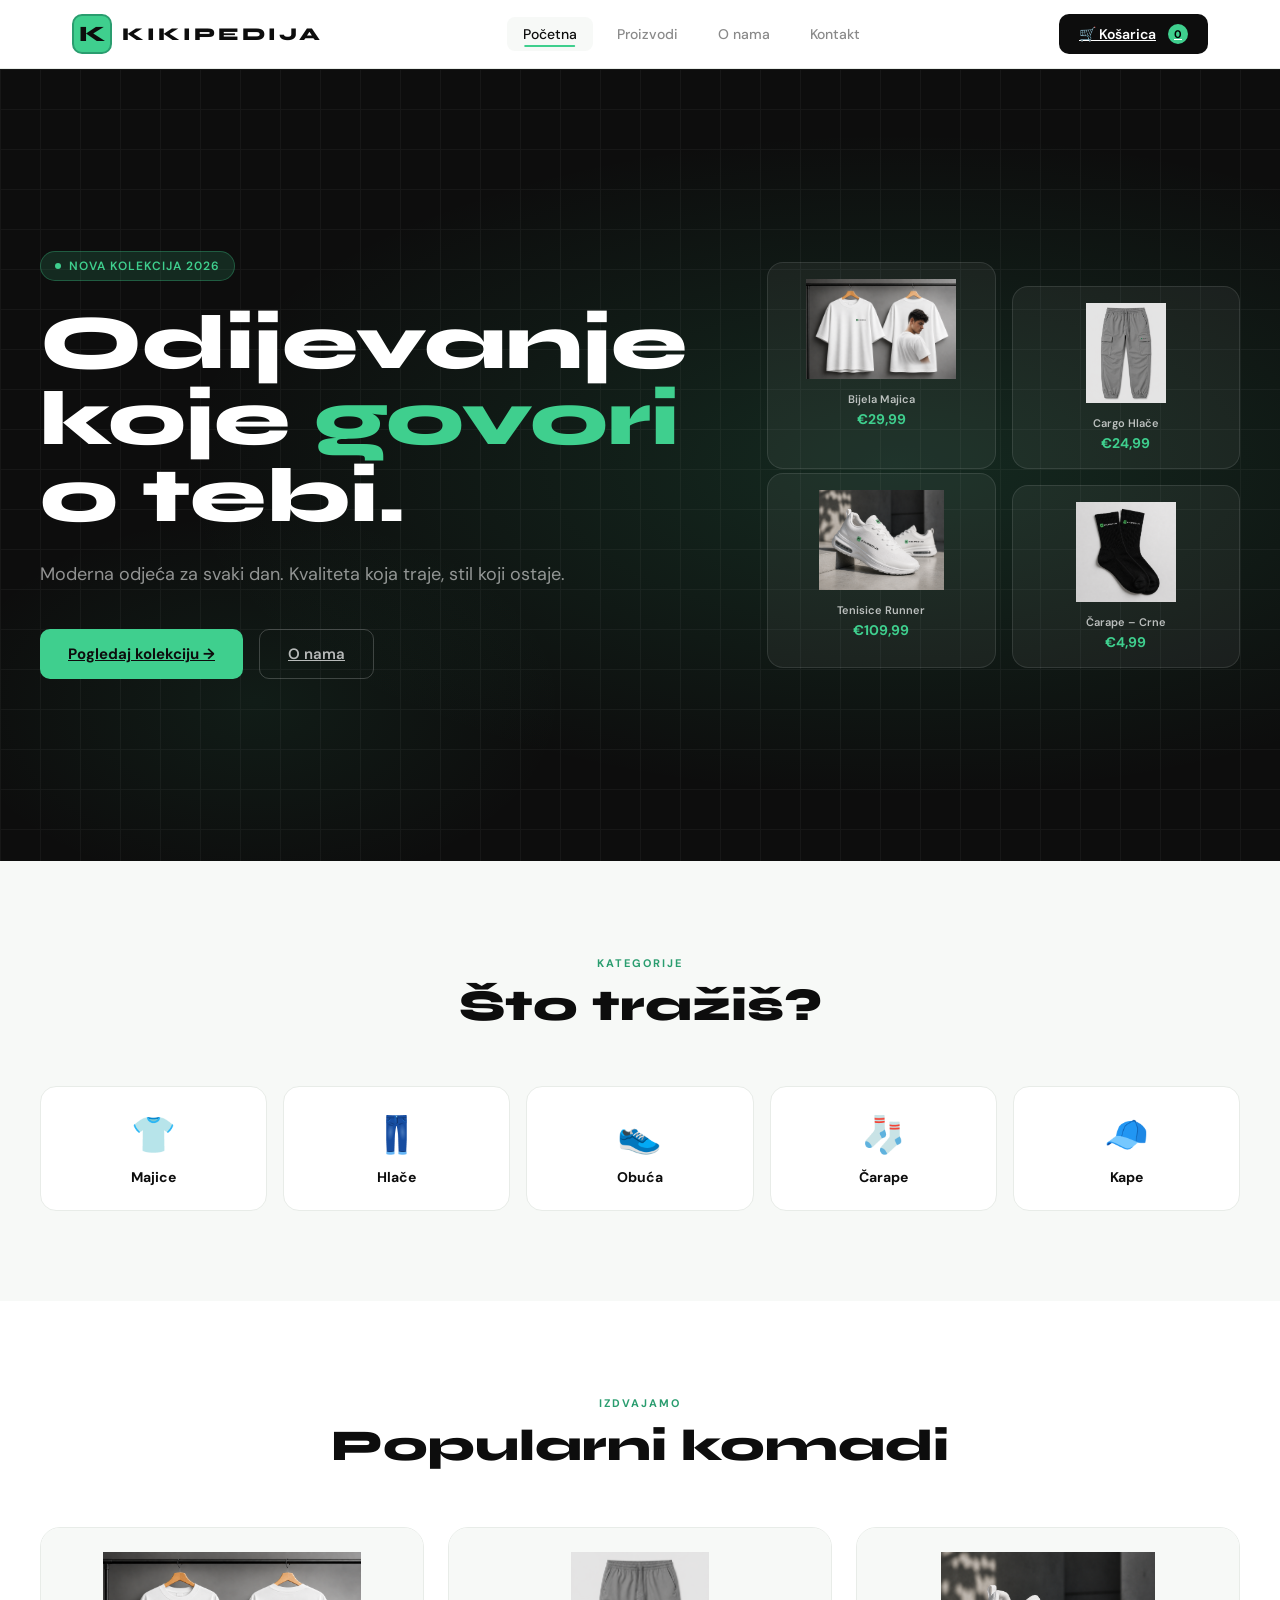
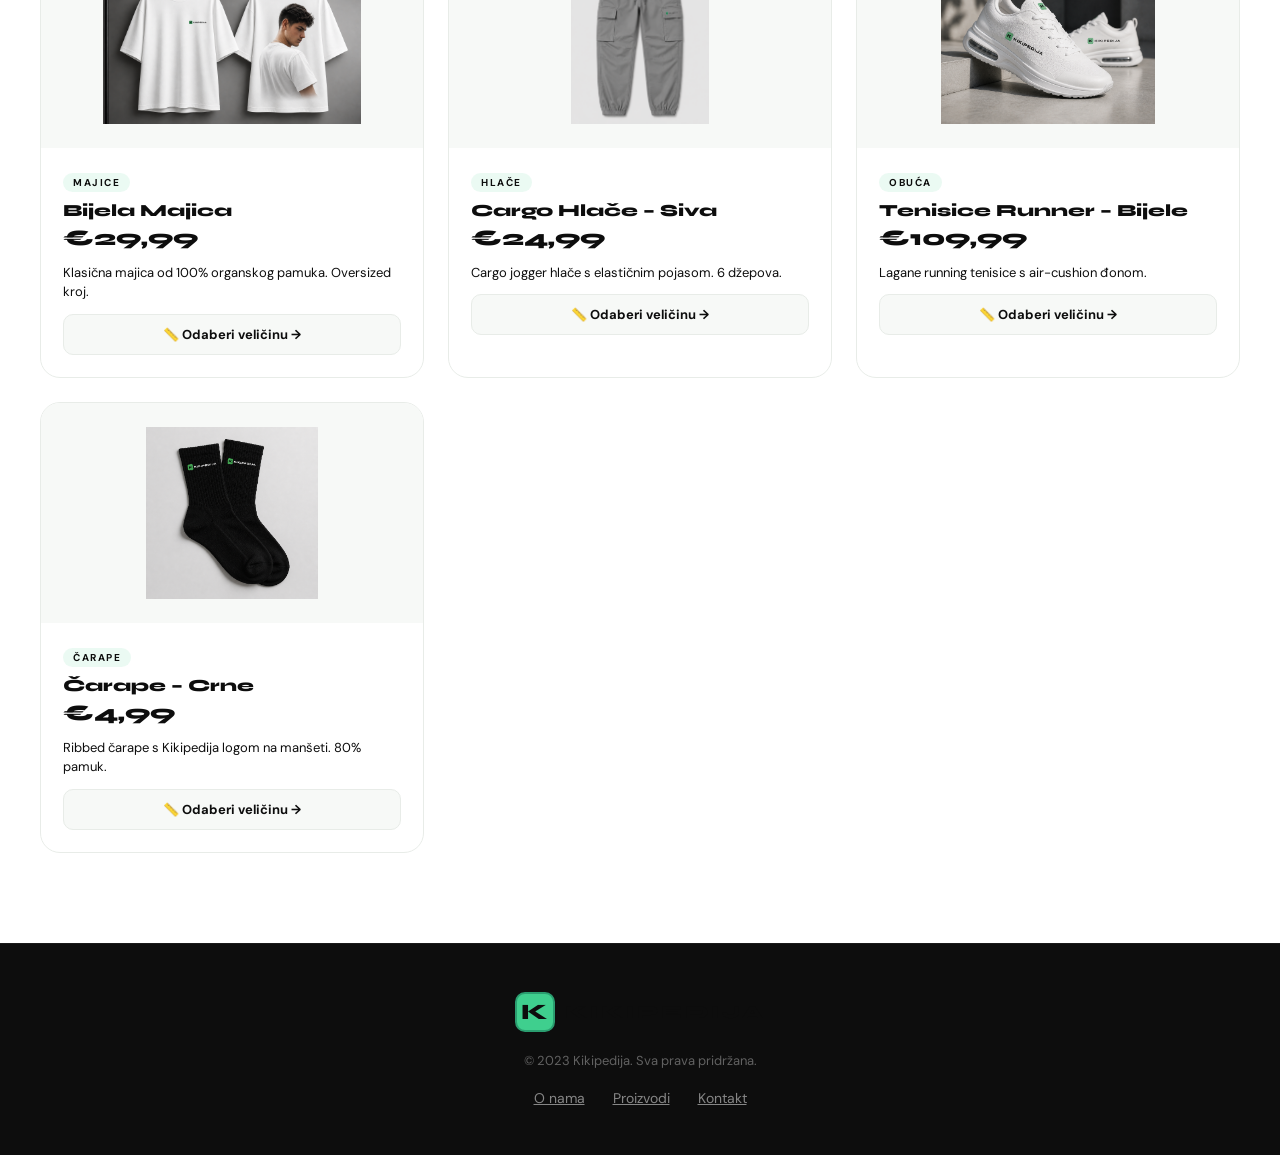
==== commit 47e23bbc: "Fix class attribute for hero-card links" ====
--- a/index.html
+++ b/index.html
@@ -92,22 +92,22 @@
         </div>
       </div>
       <div class="hero-visual">
-        <a href="proizvodi.html#pick-majica-bijela" class="hero-card" class="plain-link>
+        <a href="proizvodi.html#pick-majica-bijela" class="hero-card plain-link">
           <img src="images/tshirt_white.png" alt="tshirt_white.png">
           <div class="card-name">Bijela Majica</div>
           <div class="card-price">€29,99</div>
         </a>
-        <a href="proizvodi.html#pick-hlace-siva" class="hero-card">
+        <a href="proizvodi.html#pick-hlace-siva" class="hero-card plain-link">
           <img src="images/cargo_grey.png" alt="cargo_grey.png">
           <div class="card-name">Cargo Hlače</div>
           <div class="card-price">€24,99</div>
         </a>
-        <a href="proizvodi.html#pick-runner-bijele" class="hero-card">
+        <a href="proizvodi.html#pick-runner-bijele" class="hero-card plain-link">
           <img src="images/shoe_runner_white.png" alt="shoe_runner_white.png">
           <div class="card-name">Tenisice Runner</div>
           <div class="card-price">€109,99</div>
         </a>
-        <a href="proizvodi.html#pick-carape-crne" class="hero-card">
+        <a href="proizvodi.html#pick-carape-crne" class="hero-card plain-link">
           <img src="images/socks_black.png" alt="socks_black.png">
           <div class="card-name">Čarape – Crne</div>
           <div class="card-price">€4,99</div>
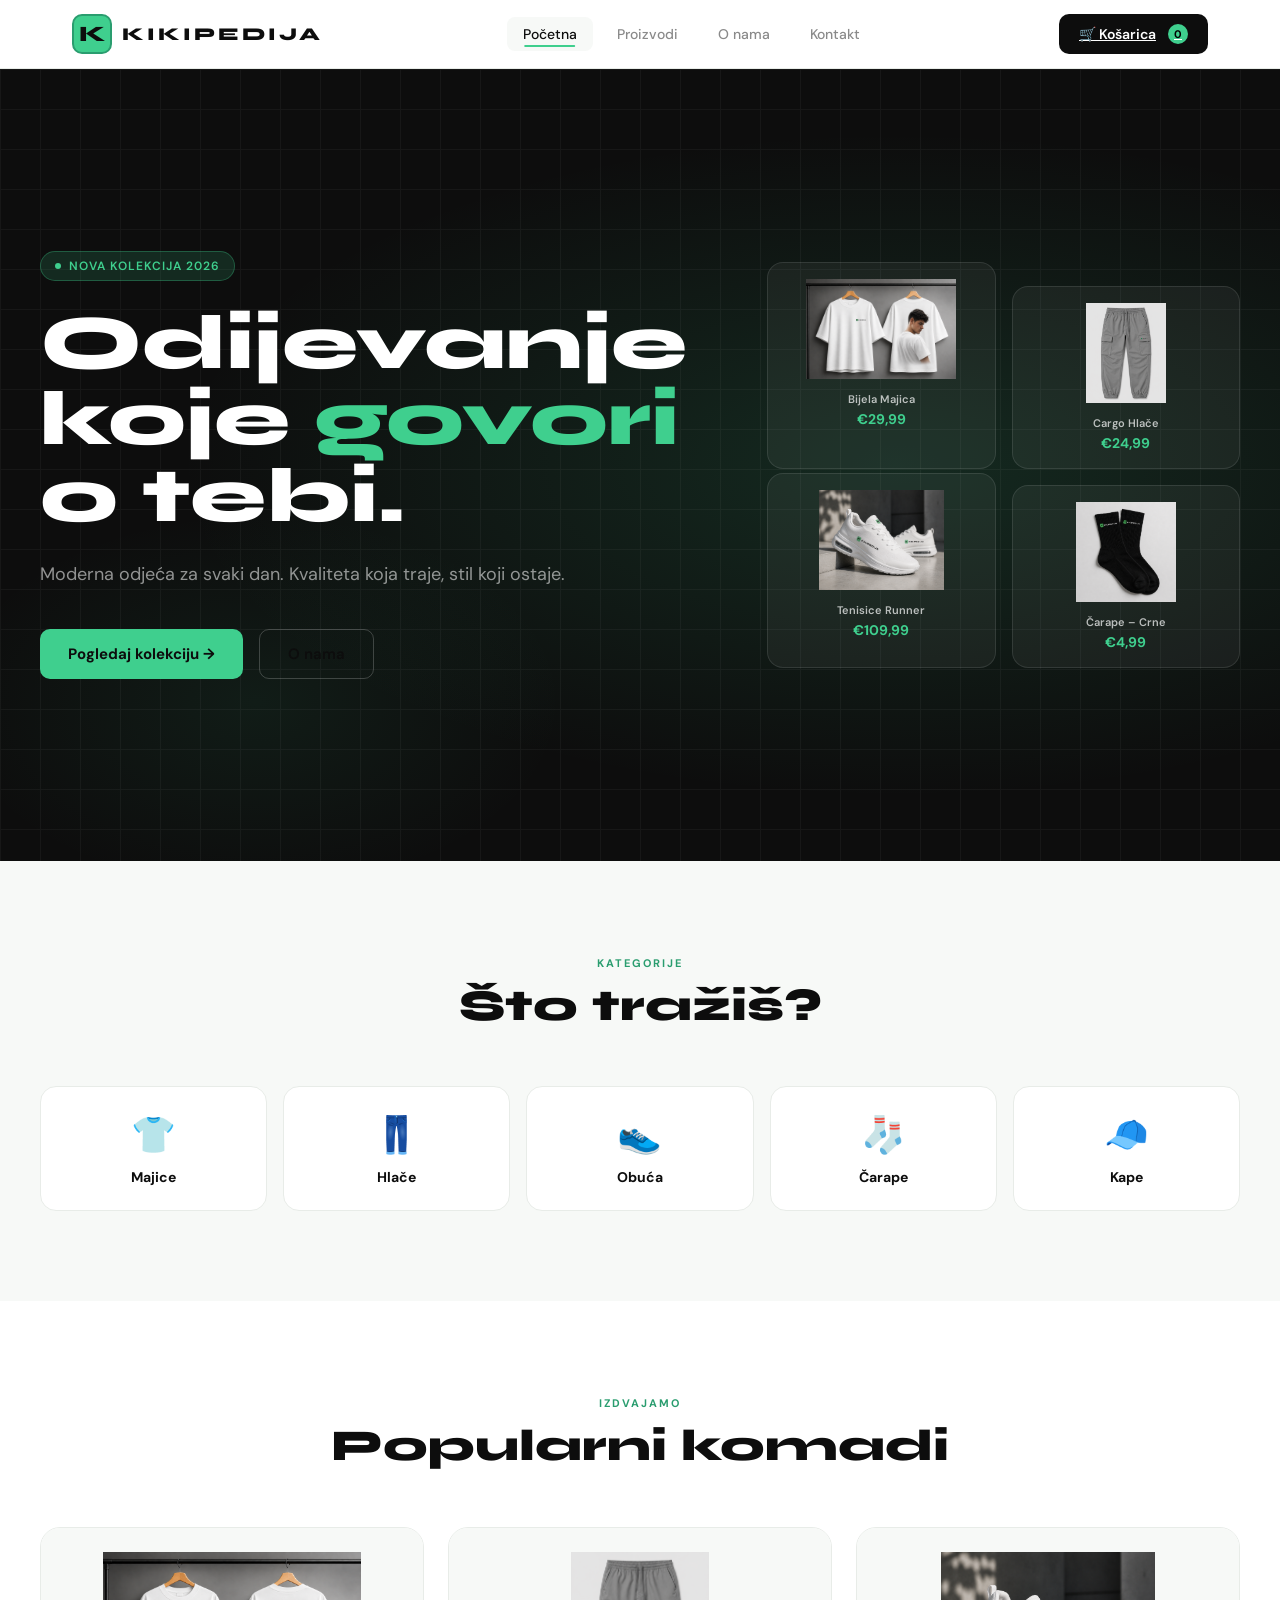
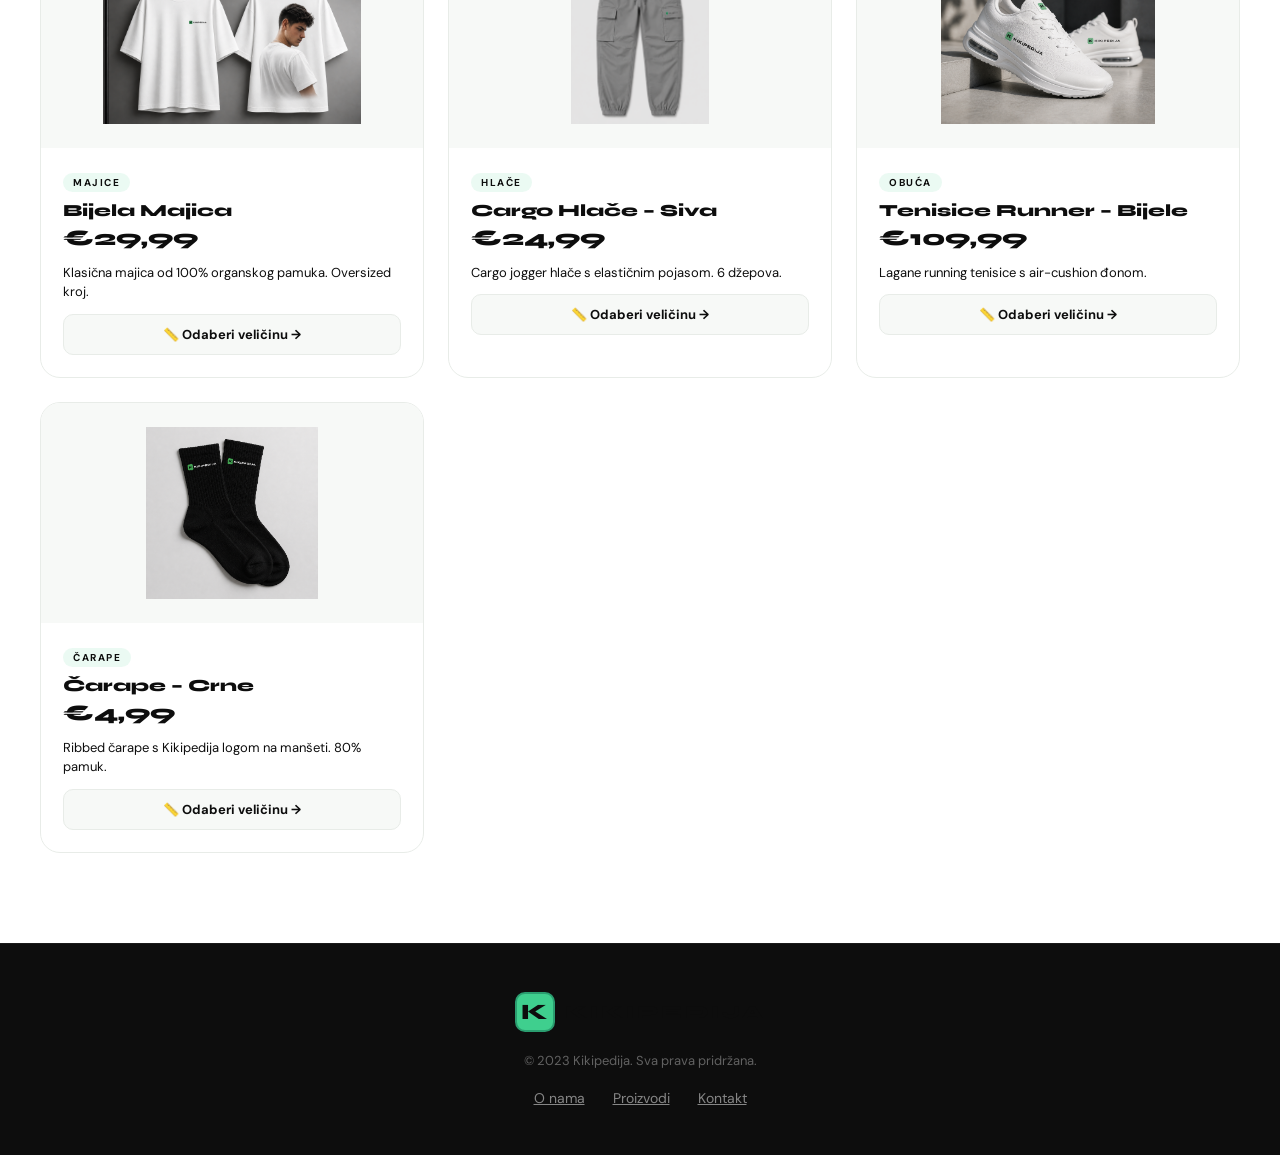
==== commit bba32403: "Add 'plain-link' class to hero action links" ====
--- a/index.html
+++ b/index.html
@@ -87,8 +87,8 @@
         <h1>Odijevanje<br>koje <em>govori</em><br>o tebi.</h1>
         <p class="hero-sub">Moderna odjeća za svaki dan. Kvaliteta koja traje, stil koji ostaje.</p>
         <div class="hero-actions">
-          <a href="proizvodi.html" class="btn-primary">Pogledaj kolekciju →</a>
-          <a href="o-nama.html" class="btn-outline">O nama</a>
+          <a href="proizvodi.html" class="btn-primary plain-link">Pogledaj kolekciju →</a>
+          <a href="o-nama.html" class="btn-outline plain-link">O nama</a>
         </div>
       </div>
       <div class="hero-visual">
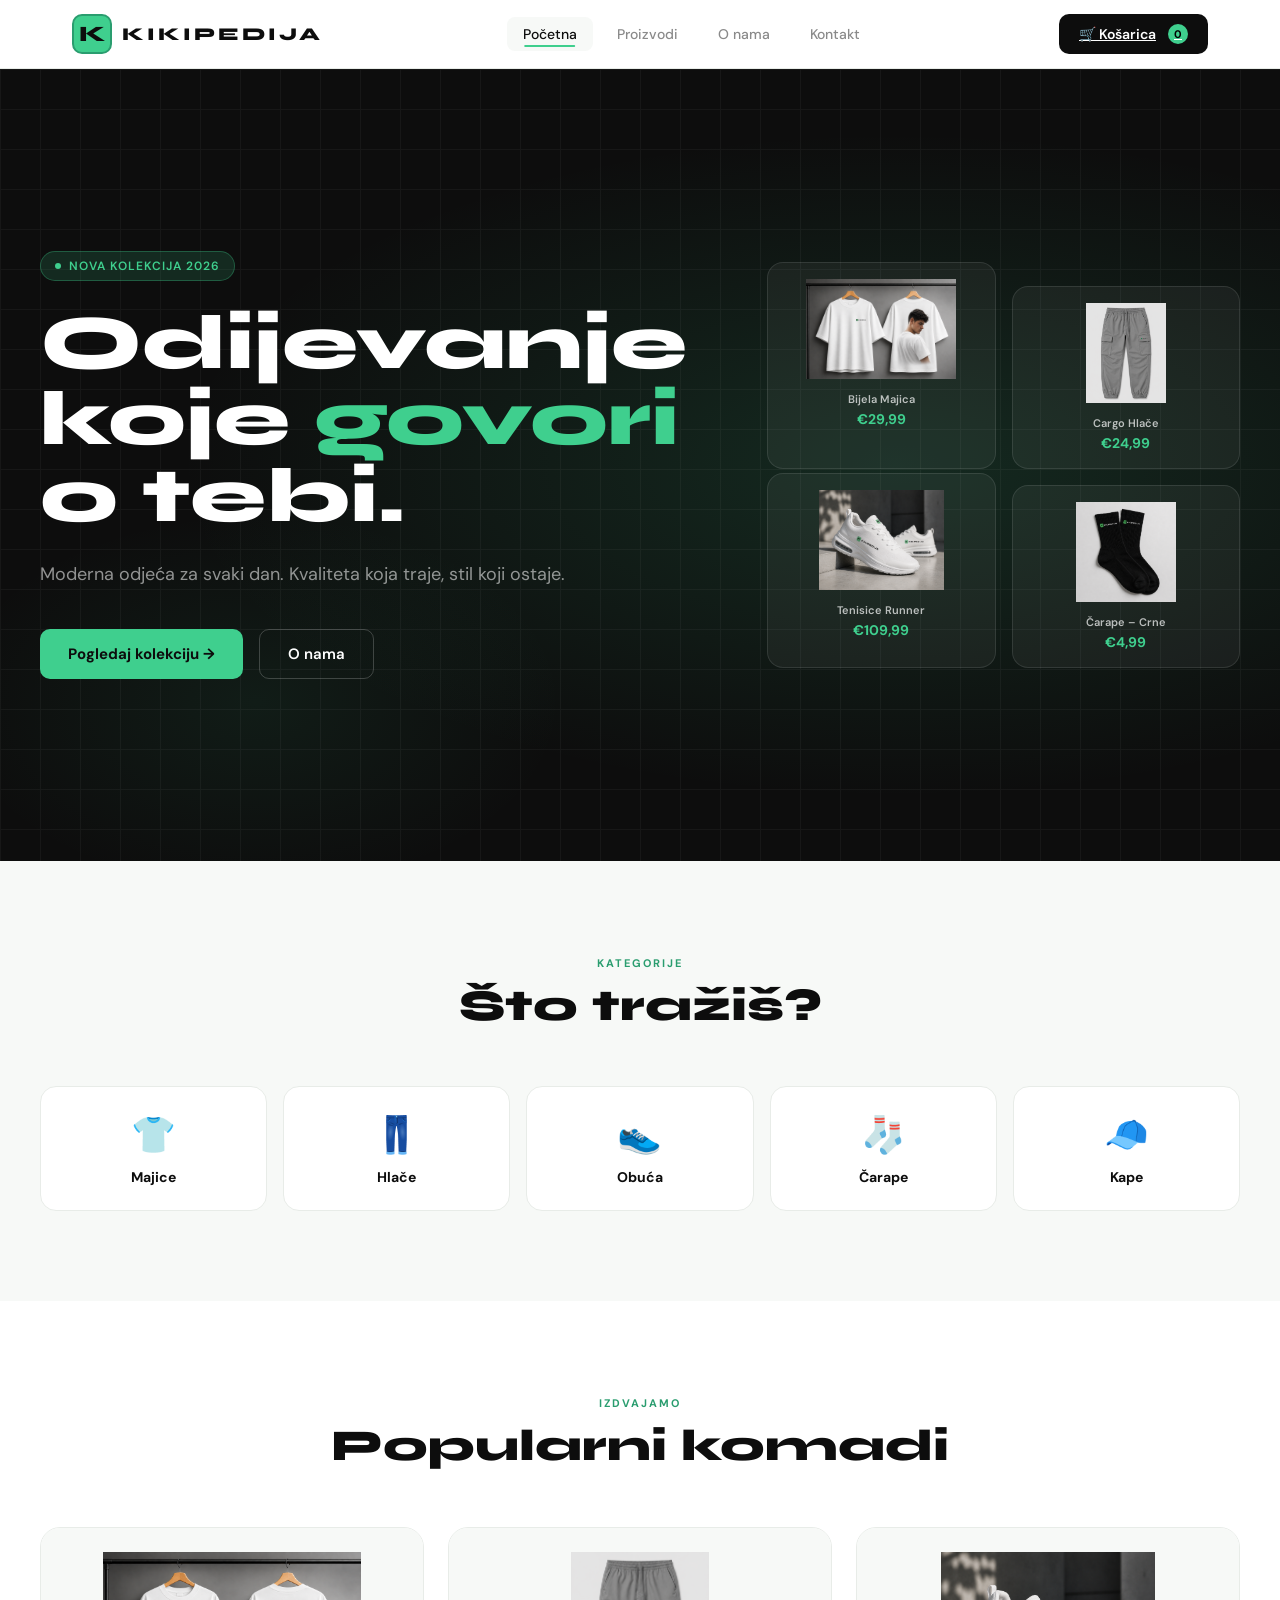
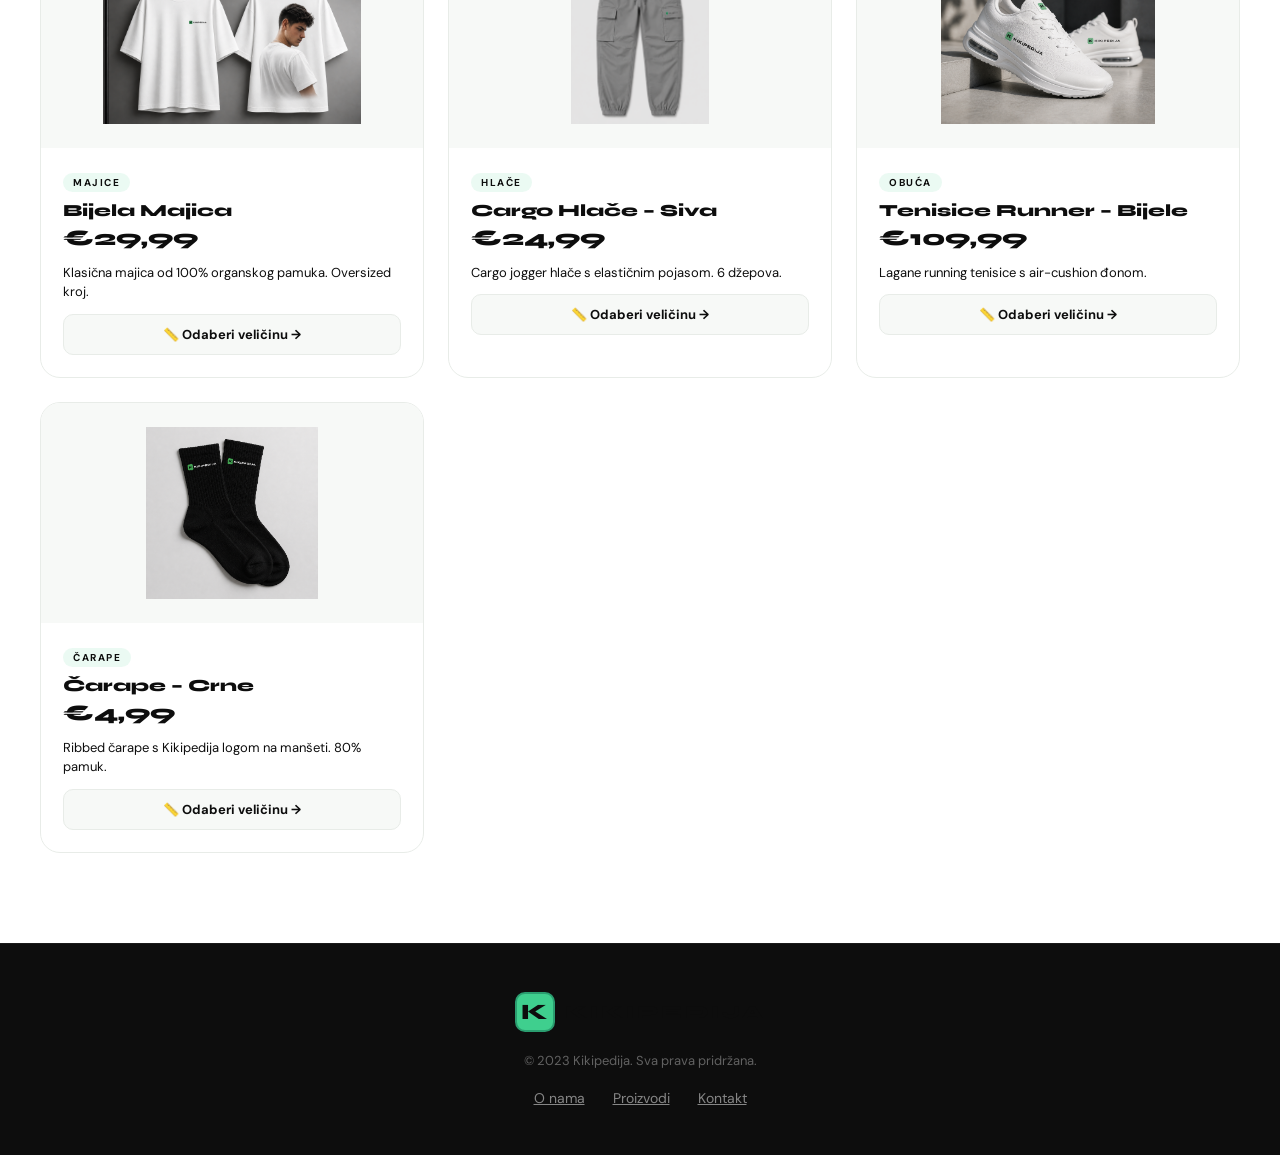
==== commit 11c80152: "Change 'O nama' link color to white Updated 'O nama' link style to ensure text color is white." ====
--- a/index.html
+++ b/index.html
@@ -88,7 +88,7 @@
         <p class="hero-sub">Moderna odjeća za svaki dan. Kvaliteta koja traje, stil koji ostaje.</p>
         <div class="hero-actions">
           <a href="proizvodi.html" class="btn-primary plain-link">Pogledaj kolekciju →</a>
-          <a href="o-nama.html" class="btn-outline plain-link">O nama</a>
+          <a href="o-nama.html" class="btn-outline plain-link" style="color: white !important;">O nama</a>
         </div>
       </div>
       <div class="hero-visual">
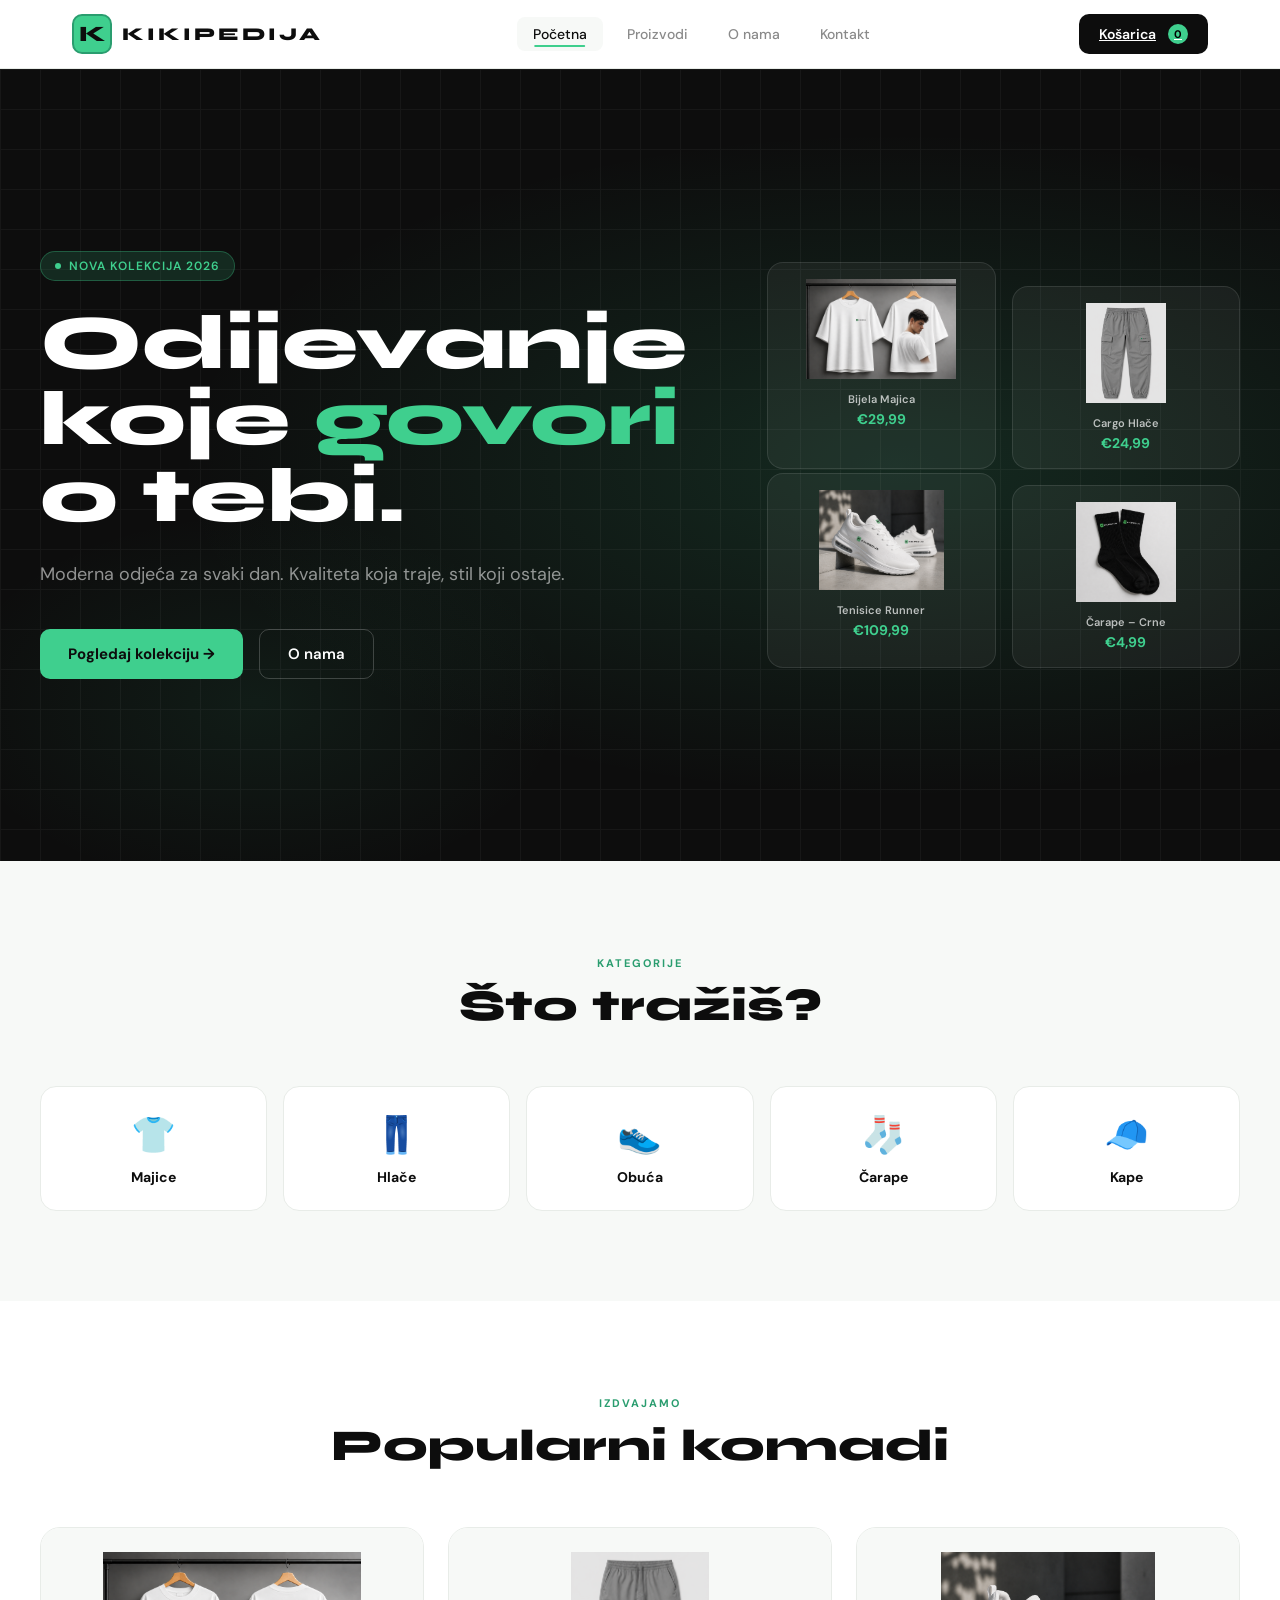
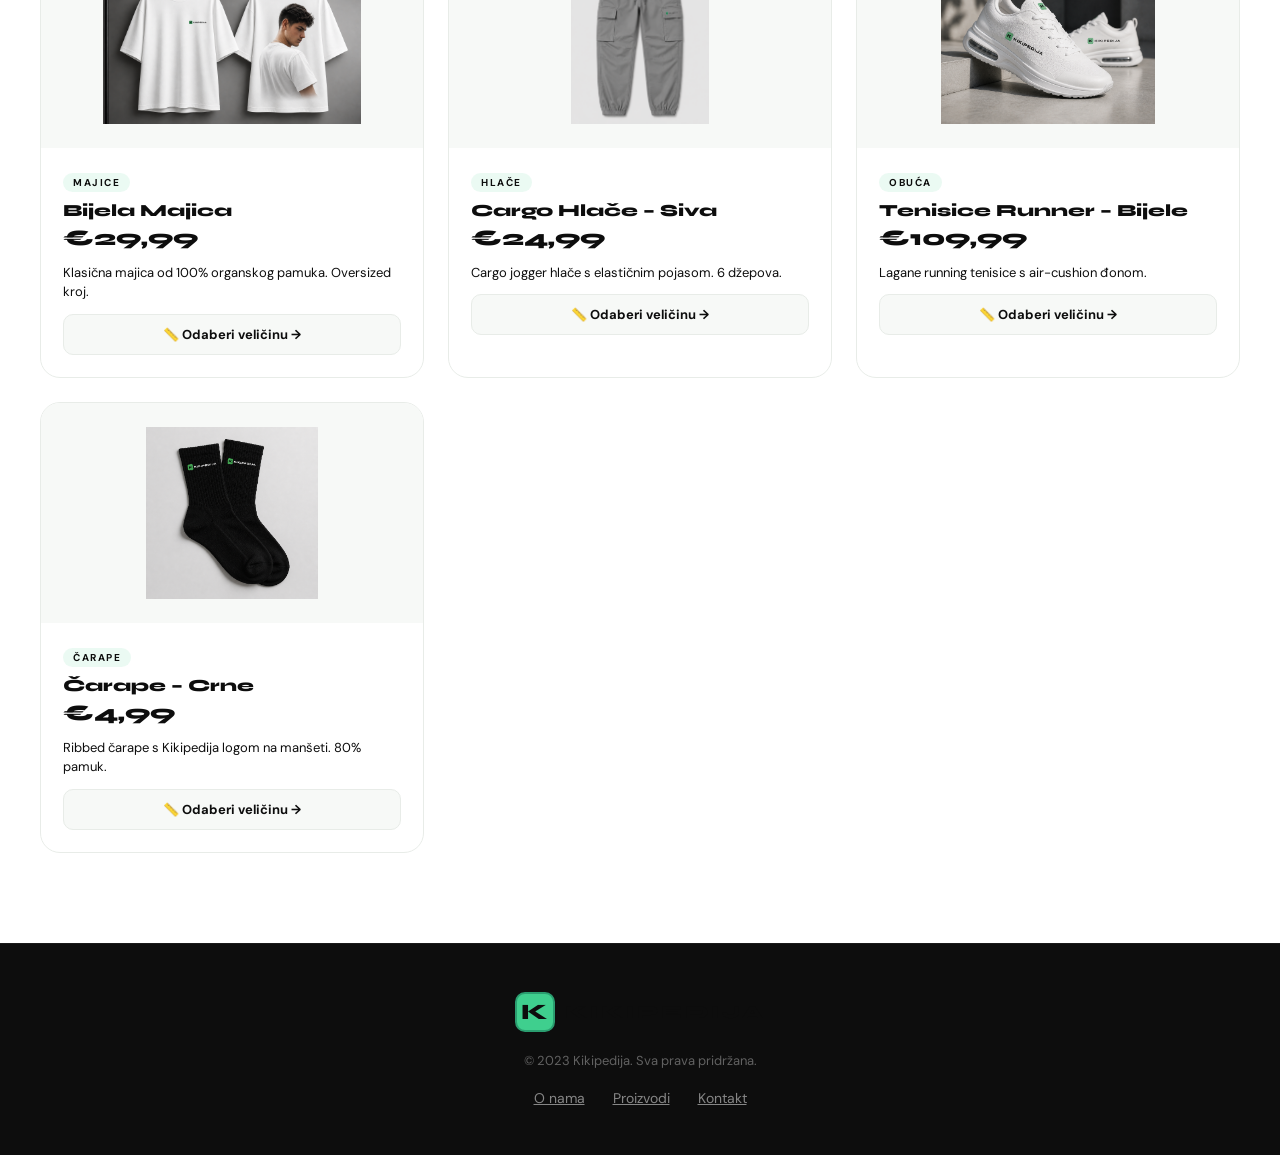
==== commit bceee86a: "Modify cart button class and style Updated cart button style to improve visibility." ====
--- a/index.html
+++ b/index.html
@@ -74,7 +74,7 @@
         <li><a href="o-nama.html">O nama</a></li>
         <li><a href="kontakt.html">Kontakt</a></li>
       </ul>
-      <a href="kosarica.html" class="btn-cart">🛒 Košarica <span class="cart-badge">0</span></a>
+      <a href="kosarica.html" class="btn-cart palin-link" style="color: white !important;"> Košarica <span class="cart-badge">0</span></a>
     </nav>
   </header>
 
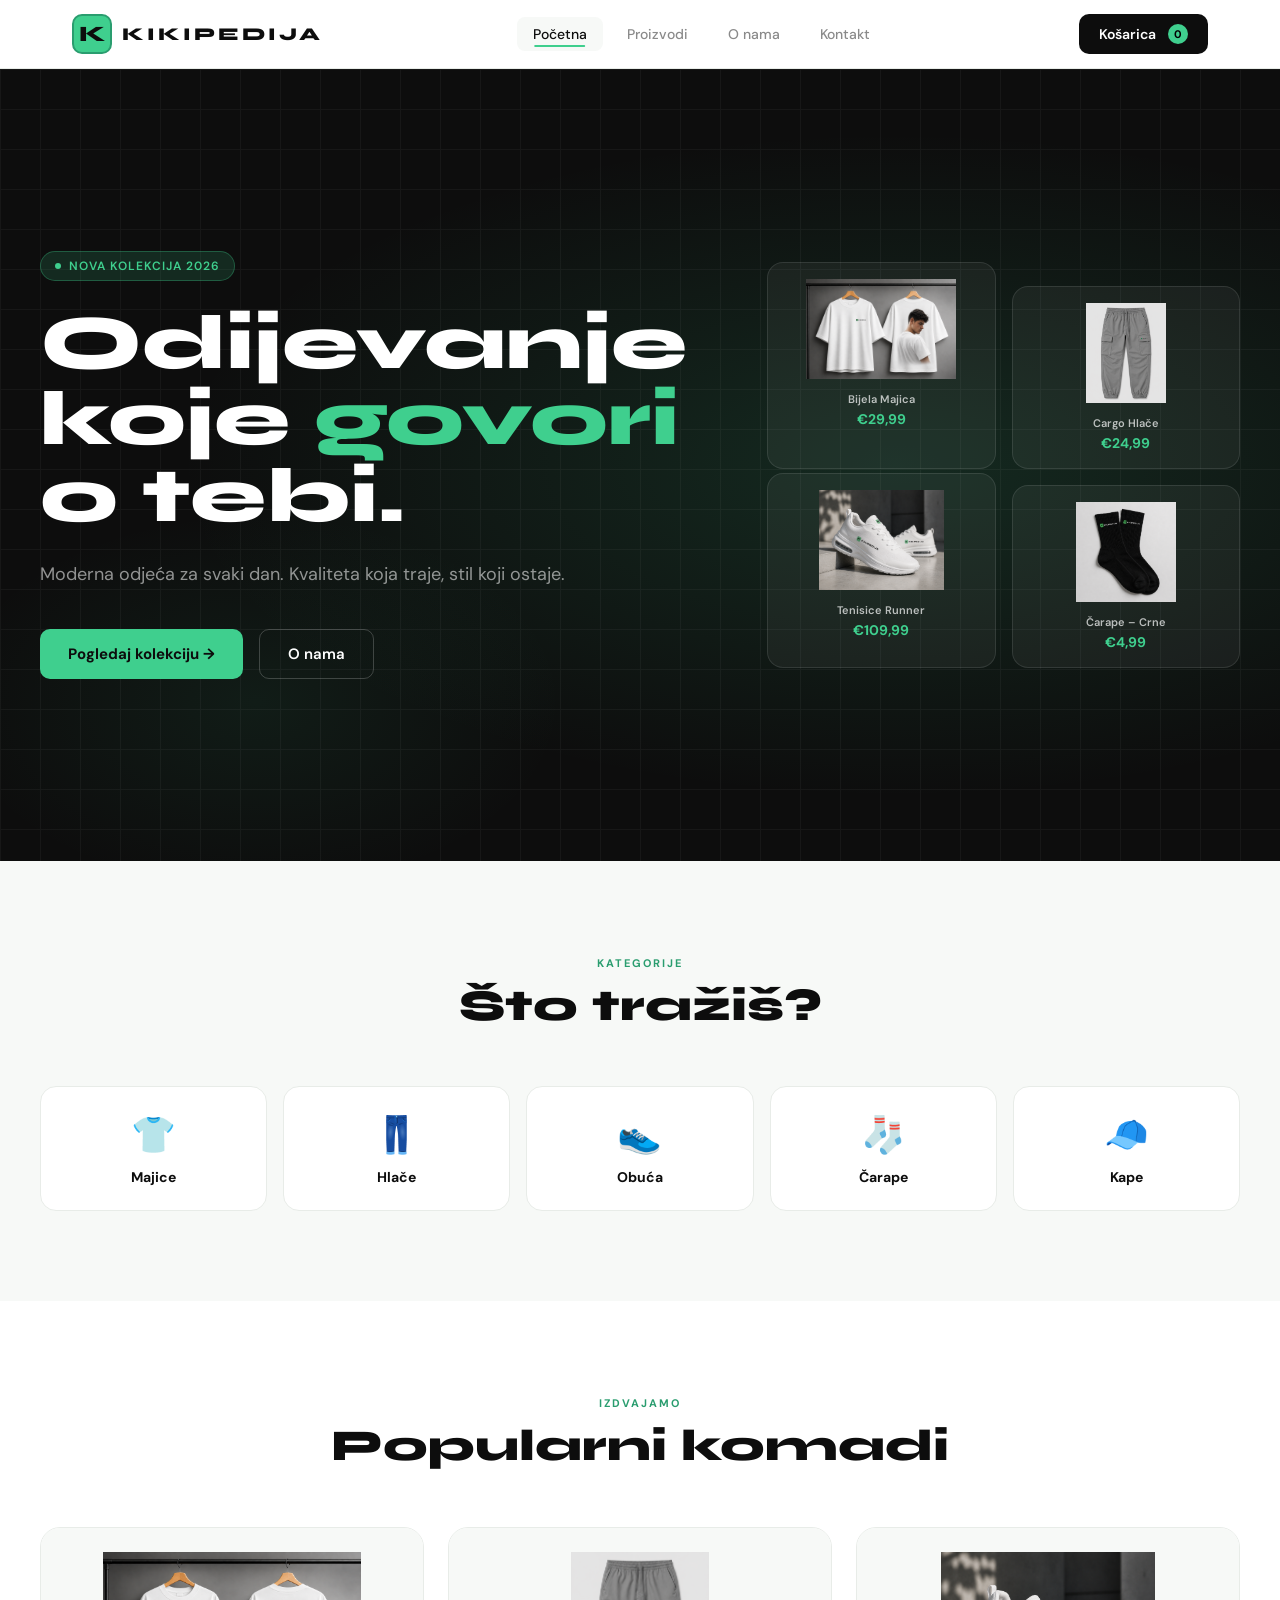
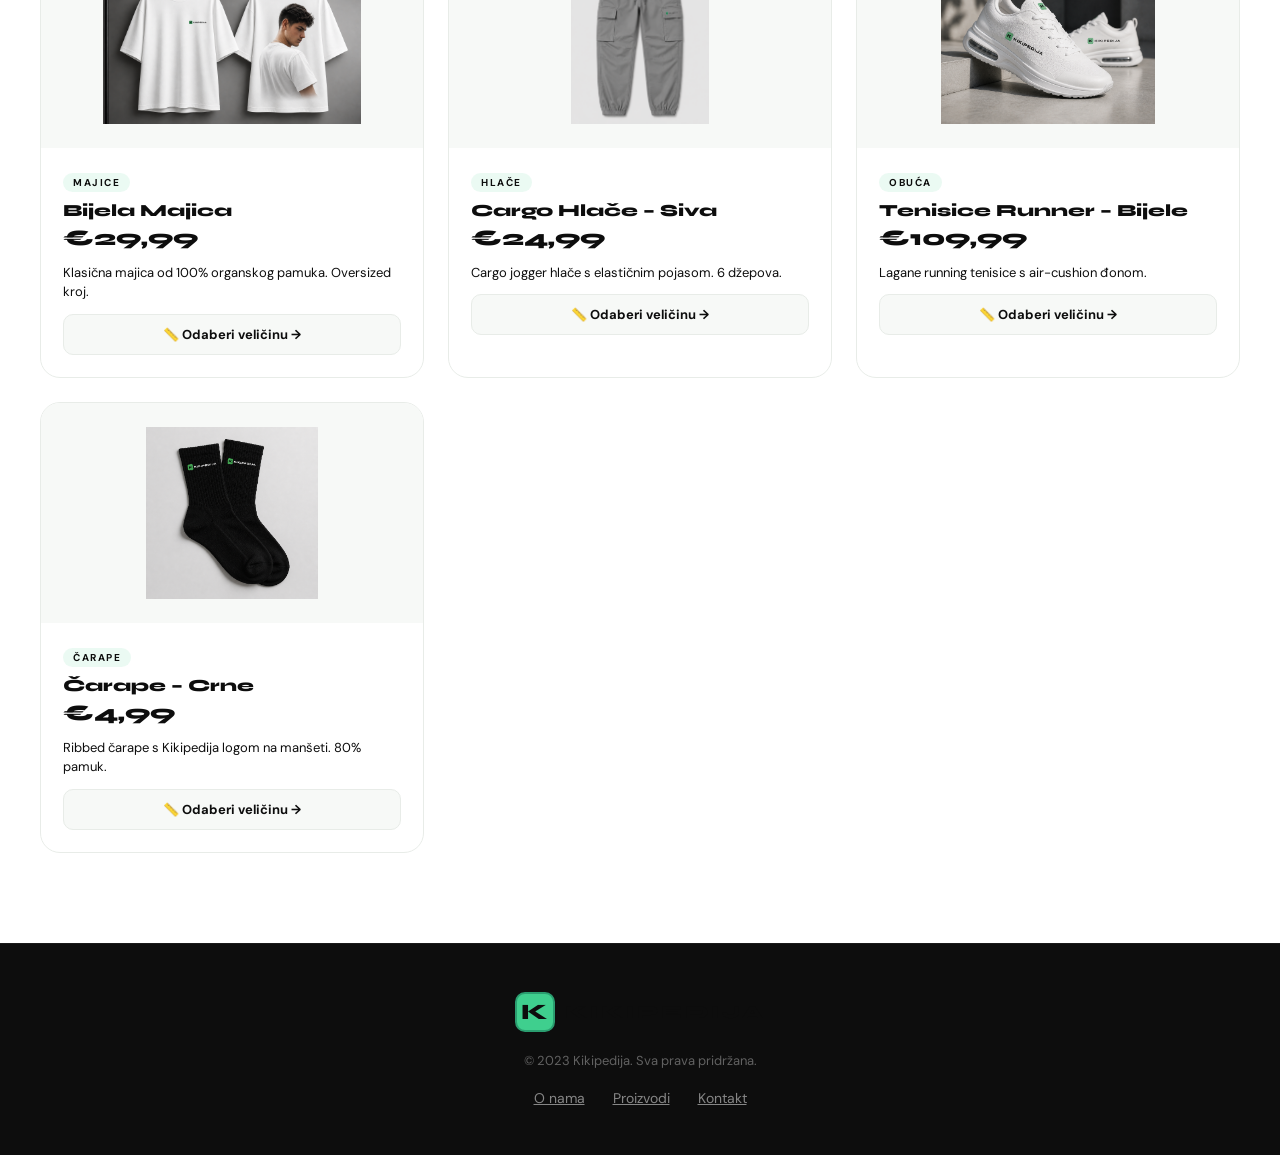
==== commit 56ebbd1c: "Refactor cart link for better styling" ====
--- a/index.html
+++ b/index.html
@@ -74,7 +74,9 @@
         <li><a href="o-nama.html">O nama</a></li>
         <li><a href="kontakt.html">Kontakt</a></li>
       </ul>
-      <a href="kosarica.html" class="btn-cart palin-link" style="color: white !important;"> Košarica <span class="cart-badge">0</span></a>
+      <a href="kosarica.html" class="btn-cart plain-link" style="color: white !important; text-decoration: none !important;">
+  Košarica <span class="cart-badge">0</span>
+</a>
     </nav>
   </header>
 
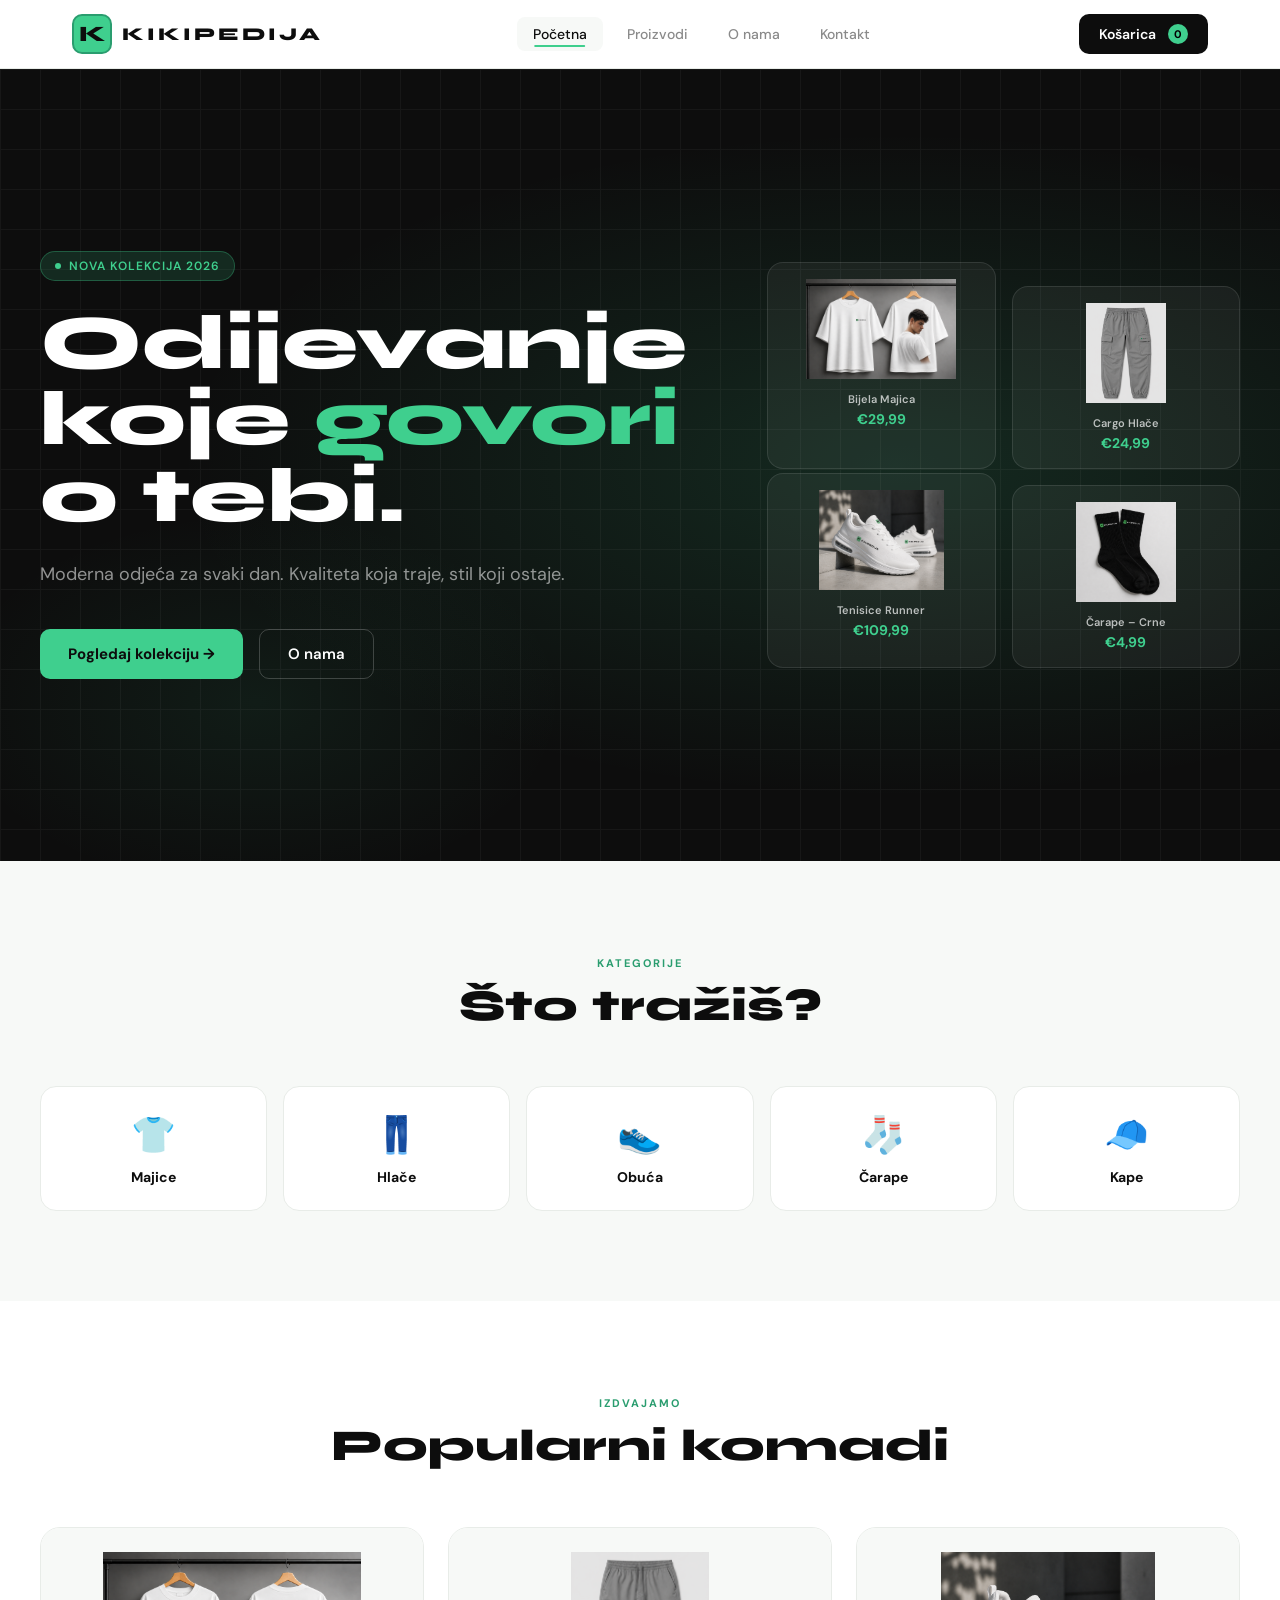
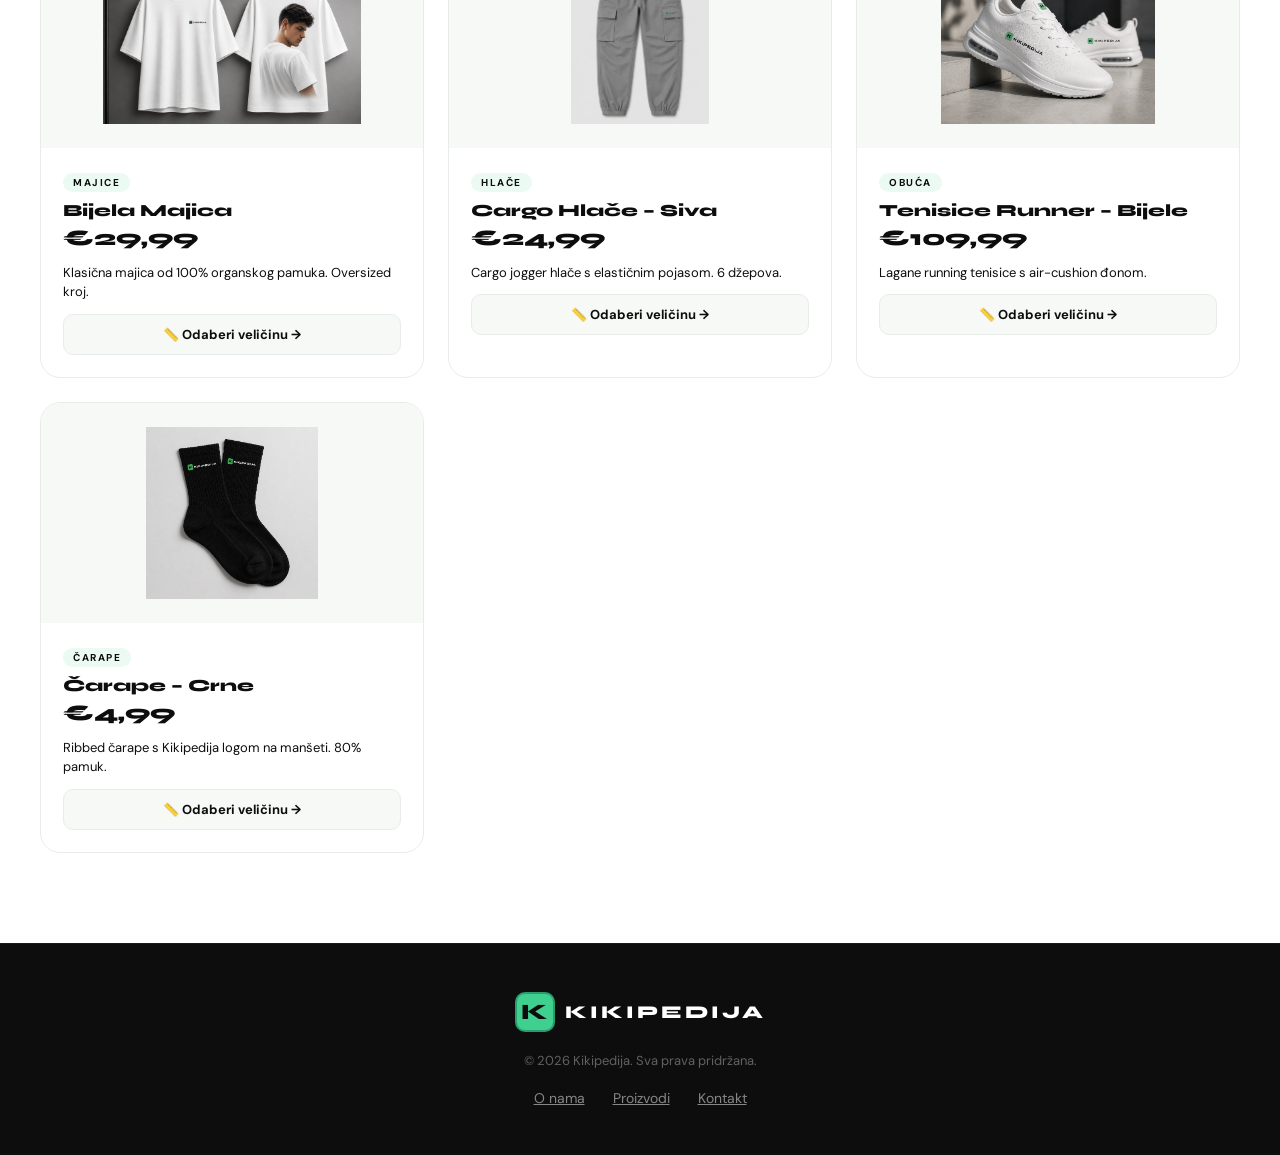
==== commit 66529ed0: "Change footer logo text color and update copyright year Updated footer logo text color and copyright" ====
--- a/index.html
+++ b/index.html
@@ -192,9 +192,9 @@
     <div class="footer-inner">
       <a href="index.html" class="logo">
         <div class="logo-icon">K</div>
-        <span class="logo-text">KIKIPEDIJA</span>
+        <span class="logo-text" style="color: white !important">KIKIPEDIJA</span>
       </a>
-      <p>© 2023 Kikipedija. Sva prava pridržana.</p>
+      <p>© 2026 Kikipedija. Sva prava pridržana.</p>
       <div class="footer-links">
         <a href="o-nama.html">O nama</a>
         <a href="proizvodi.html">Proizvodi</a>
